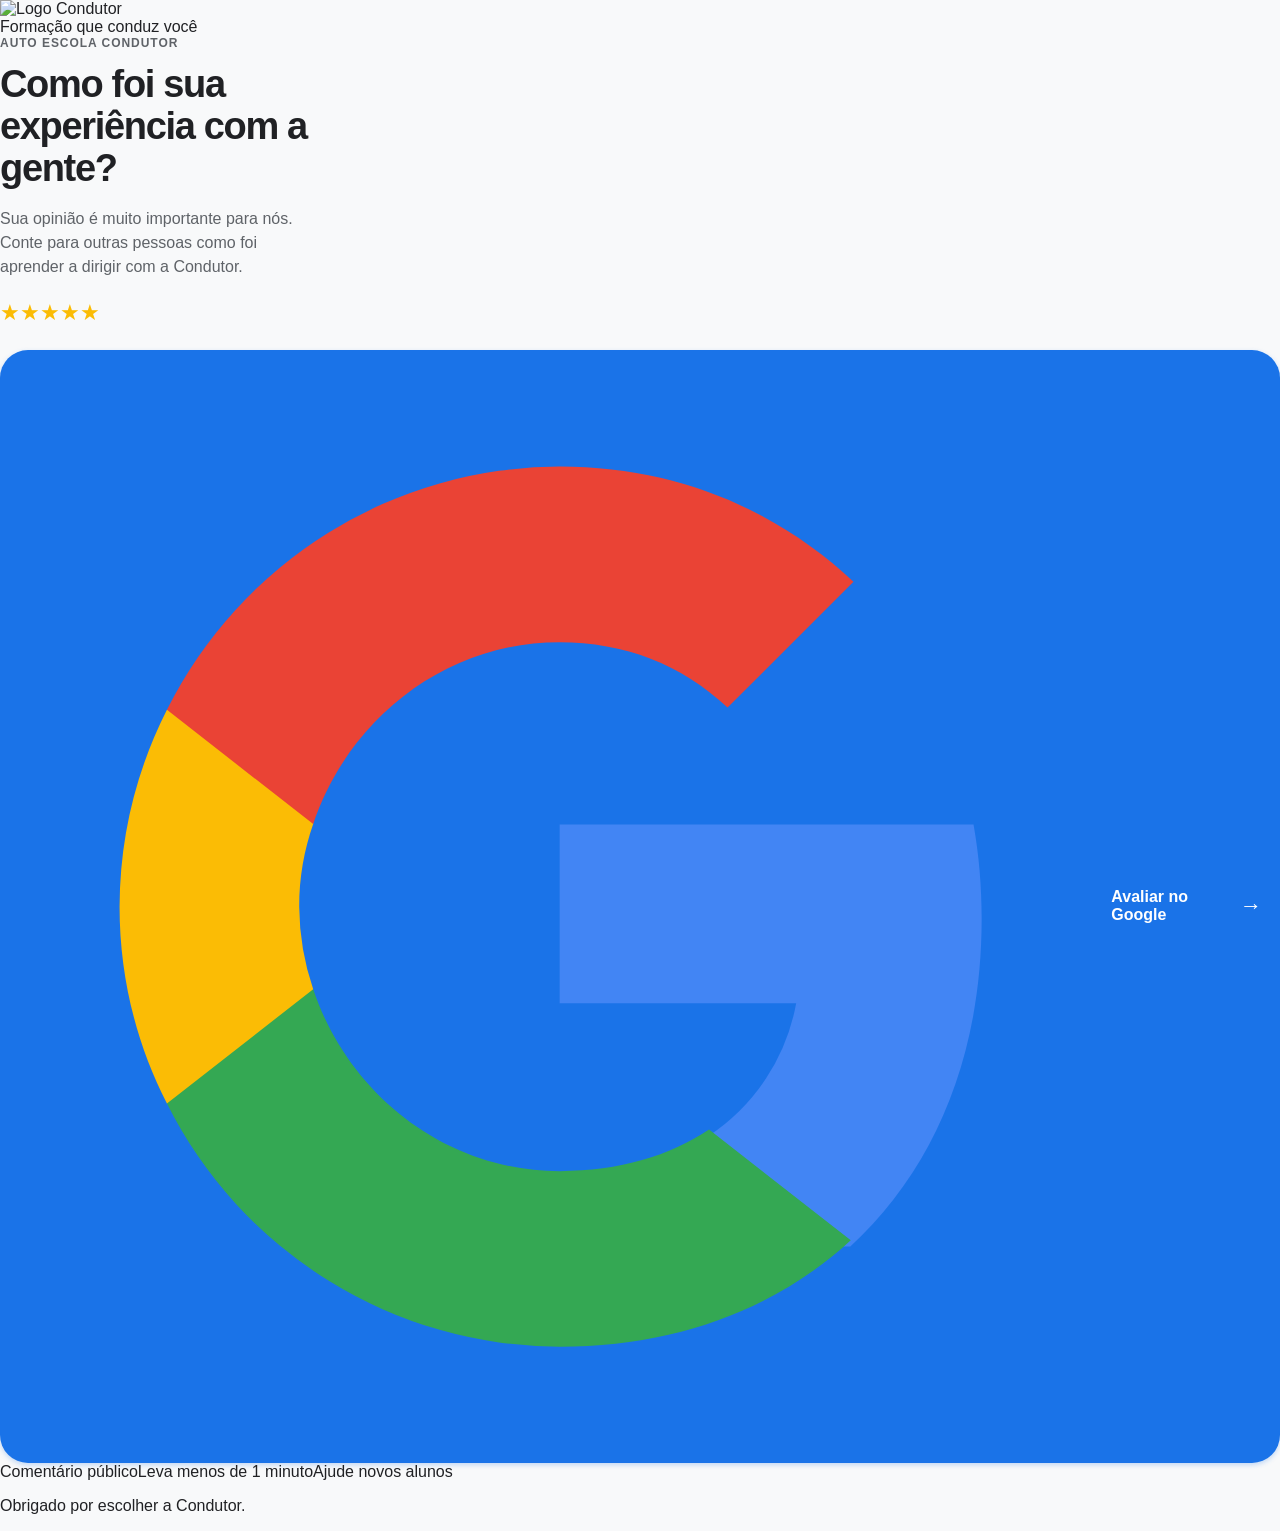
==== index.html @ 03d7eb88 "Revise HTML structure and update content" ====
<!doctype html>
<html lang="pt-BR">
  <head>
    <meta charset="UTF-8" />
    <meta name="viewport" content="width=device-width, initial-scale=1.0" />
    <meta name="description" content="Deixe sua avaliação para a Auto Escola Condutor no Google." />
    <title>Auto Escola Condutor — Avaliação</title>
    <link rel="stylesheet" href="./style.css" />
  </head>
  <body>
    <main class="brand-page">
      <section class="brand-hero" aria-label="Auto Escola Condutor">
        <div class="hero-overlay"></div>
        <img class="brand-logo" src="/manus-storage/Logosemfundo-v2_c2fb6956.webp" alt="Logo Condutor" />
        <span class="hero-tag">Formação que conduz você</span>
      </section>
      <section class="review-content" aria-labelledby="page-title">
        <p class="eyebrow">Auto Escola Condutor</p>
        <h1 id="page-title">Como foi sua <span>experiência</span> com a gente?</h1>
        <div class="gold-rule" aria-hidden="true"></div>
        <p class="supporting-copy">Sua opinião é muito importante para nós. Conte para outras pessoas como foi aprender a dirigir com a Condutor.</p>
        <div class="stars" aria-label="Cinco estrelas de avaliação">★★★★★</div>
        <a class="review-button" href="https://search.google.com/local/writereview?placeid=ChIJnSWxMhN_vZQRJkcodq7XDts" target="_blank" rel="noopener noreferrer">
          <svg class="google-mark" viewBox="0 0 24 24" aria-hidden="true">
            <path fill="#4285F4" d="M21.35 12.27c0-.72-.06-1.42-.18-2.09H12v3.96h5.24a4.48 4.48 0 0 1-1.94 2.94v2.45h3.14c1.84-1.69 2.91-4.18 2.91-7.26Z" />
            <path fill="#34A853" d="M12 21.75c2.63 0 4.84-.87 6.45-2.36l-3.14-2.45c-.87.58-1.98.92-3.31.92-2.54 0-4.69-1.72-5.46-4.03H3.3v2.53A9.74 9.74 0 0 0 12 21.75Z" />
            <path fill="#FBBC05" d="M6.54 13.83A5.86 5.86 0 0 1 6.23 12c0-.64.11-1.26.31-1.83V7.64H3.3A9.75 9.75 0 0 0 2.25 12c0 1.57.38 3.06 1.05 4.36l3.24-2.53Z" />
            <path fill="#EA4335" d="M12 6.14c1.43 0 2.71.49 3.72 1.45l2.79-2.79C16.83 3.23 14.63 2.25 12 2.25a9.74 9.74 0 0 0-8.7 5.39l3.24 2.53c.77-2.31 2.92-4.03 5.46-4.03Z" />
          </svg>
          <span>Avaliar no Google</span>
          <span class="arrow" aria-hidden="true">→</span>
        </a>
        <div class="reassurance"><span>Comentário público</span><span>Leva menos de 1 minuto</span><span>Ajude novos alunos</span></div>
        <p class="closing">Obrigado por escolher a <span>Condutor.</span></p>
      </section>
    </main>
  </body>
</html>
---- style.css ----
/* Direção: Google Clean — minimalismo funcional, branco amplo, azul de ação e acentos cromáticos discretos. */
:root {
  --ink: #202124;
  --muted: #5f6368;
  --line: #dadce0;
  --blue: #1a73e8;
  --blue-dark: #1558b0;
  --yellow: #f4e500;
  --surface: #ffffff;
  --page: #f8f9fa;
  --ease-out: cubic-bezier(0.23, 1, 0.32, 1);
}

* { box-sizing: border-box; }
html { min-width: 320px; background: var(--page); }
body {
  margin: 0;
  min-width: 320px;
  min-height: 100vh;
  color: var(--ink);
  background: var(--page);
  font-family: Arial, Helvetica, sans-serif;
  -webkit-font-smoothing: antialiased;
}

a { color: inherit; }
.page-shell {
  width: 100%;
  max-width: 560px;
  min-height: 100svh;
  margin: 0 auto;
  padding: 28px 20px 24px;
  display: flex;
  flex-direction: column;
  align-items: stretch;
}
.color-dots {
  display: flex;
  gap: 7px;
  justify-content: center;
  margin: 0 auto 22px;
}
.dot { width: 8px; height: 8px; border-radius: 50%; display: block; }
.dot.blue { background: #4285f4; }
.dot.red { background: #ea4335; }
.dot.yellow { background: #fbbc04; }
.dot.green { background: #34a853; }

.review-card {
  flex: 1;
  display: flex;
  flex-direction: column;
  align-items: center;
  padding: 30px 22px 26px;
  background: var(--surface);
  border: 1px solid var(--line);
  border-radius: 18px;
  box-shadow: 0 3px 12px rgba(60, 64, 67, 0.10), 0 1px 3px rgba(60, 64, 67, 0.08);
  text-align: center;
  animation: card-in 420ms var(--ease-out) both;
}
.brand-lockup { width: 100%; display: flex; justify-content: center; }
.brand-logo { display: block; width: min(100%, 350px); height: auto; max-height: 128px; object-fit: contain; }
.yellow-rule { width: 44px; height: 4px; margin: 24px auto 28px; border-radius: 3px; background: var(--yellow); }
.eyebrow { margin: 0 0 13px; color: var(--muted); font-size: 12px; font-weight: 700; letter-spacing: .08em; text-transform: uppercase; }
h1 { max-width: 340px; margin: 0; font-size: clamp(28px, 8vw, 38px); line-height: 1.11; letter-spacing: -0.035em; font-weight: 700; }
.supporting-copy { max-width: 310px; margin: 17px 0 0; color: var(--muted); font-size: 16px; line-height: 1.5; }
.stars { display: flex; gap: 5px; margin: 23px 0 26px; color: #fbbc04; font-size: 22px; line-height: 1; }
.review-button {
  width: 100%;
  min-height: 56px;
  display: flex;
  align-items: center;
  justify-content: center;
  gap: 10px;
  padding: 15px 18px;
  border-radius: 28px;
  background: var(--blue);
  color: #fff;
  font-size: 16px;
  font-weight: 700;
  text-decoration: none;
  box-shadow: 0 2px 5px rgba(26, 115, 232, 0.25);
  transition: transform 160ms var(--ease-out), background-color 160ms var(--ease-out), box-shadow 160ms var(--ease-out);
}
.review-button:hover { background: var(--blue-dark); box-shadow: 0 4px 10px rgba(26, 115, 232, 0.27); }
.review-button:active { transform: scale(.975); }
.review-button:focus-visible { outline: 3px solid rgba(26, 115, 232, .35); outline-offset: 3px; }
.google-g { width: 23px; height: 23px; display: inline-grid; place-items: center; border-radius: 50%; background: #fff; color: var(--blue); font-size: 15px; font-weight: 700; }
.arrow { margin-left: auto; font-size: 22px; font-weight: 400; line-height: 1; }
.fine-print { margin: 20px 0 0; color: var(--muted); font-size: 12px; line-height: 1.45; }
.site-footer { display: flex; justify-content: center; align-items: center; gap: 7px; padding-top: 18px; color: var(--muted); font-size: 12px; }
.footer-mark { color: var(--yellow); font-size: 14px; }

@keyframes card-in { from { opacity: 0; transform: translateY(10px); } to { opacity: 1; transform: translateY(0); } }
@media (min-width: 560px) { .page-shell { padding-top: 42px; padding-bottom: 34px; } .review-card { padding: 42px 42px 34px; } }
@media (prefers-reduced-motion: reduce) { *, *::before, *::after { animation-duration: .01ms !important; transition-duration: .01ms !important; } }
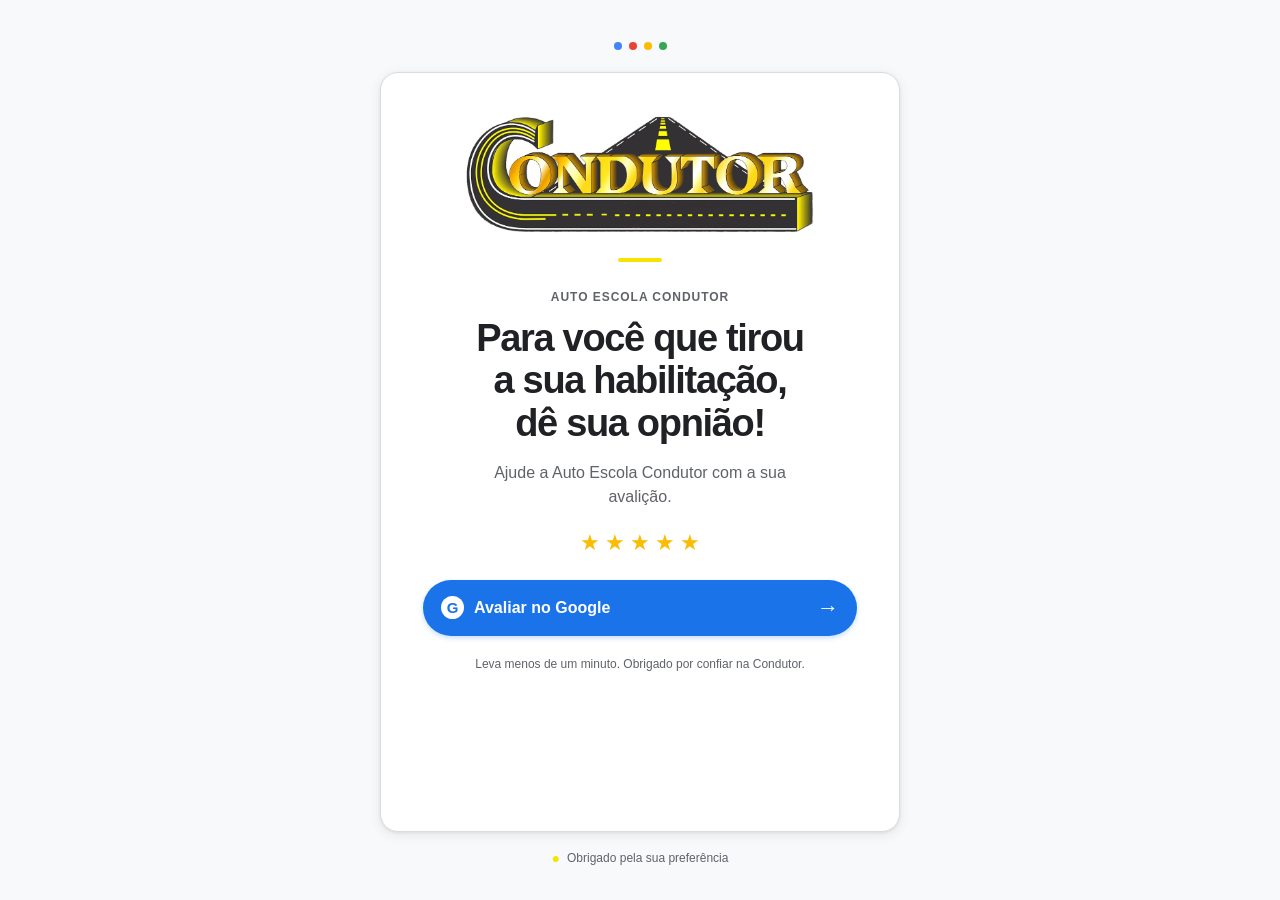
==== commit cbcc2299: "Update HTML structure and metadata for reviews page" ====
--- a/index.html
+++ b/index.html
@@ -3,36 +3,46 @@
   <head>
     <meta charset="UTF-8" />
     <meta name="viewport" content="width=device-width, initial-scale=1.0" />
-    <meta name="description" content="Deixe sua avaliação para a Auto Escola Condutor no Google." />
-    <title>Auto Escola Condutor — Avaliação</title>
+    <meta name="theme-color" content="#ffffff" />
+    <meta name="description" content="Avalie o atendimento da Auto Escola Condutor no Google." />
+    <title>Auto Escola Condutor — Avaliações</title>
+    <link rel="icon" href="data:image/svg+xml,%3Csvg xmlns='http://www.w3.org/2000/svg' viewBox='0 0 64 64'%3E%3Crect width='64' height='64' rx='16' fill='%231a73e8'/%3E%3Cpath d='M15 42h34M20 34h24M24 26h16' stroke='white' stroke-width='6' stroke-linecap='round'/%3E%3Ccircle cx='32' cy='48' r='4' fill='%23f4e500'/%3E%3C/svg%3E" />
     <link rel="stylesheet" href="./style.css" />
   </head>
   <body>
-    <main class="brand-page">
-      <section class="brand-hero" aria-label="Auto Escola Condutor">
-        <div class="hero-overlay"></div>
-        <img class="brand-logo" src="/manus-storage/Logosemfundo-v2_c2fb6956.webp" alt="Logo Condutor" />
-        <span class="hero-tag">Formação que conduz você</span>
-      </section>
-      <section class="review-content" aria-labelledby="page-title">
+    <main class="page-shell">
+      <div class="color-dots" aria-hidden="true">
+        <span class="dot blue"></span><span class="dot red"></span><span class="dot yellow"></span><span class="dot green"></span>
+      </div>
+
+      <section class="review-card" aria-labelledby="page-title">
+        <div class="brand-lockup">
+          <img class="brand-logo" src="./assets/Logo_Condutor_sem_fundo.webp" alt="Logo Auto Escola Condutor" />
+        </div>
+
+        <div class="yellow-rule" aria-hidden="true"></div>
+
         <p class="eyebrow">Auto Escola Condutor</p>
-        <h1 id="page-title">Como foi sua <span>experiência</span> com a gente?</h1>
-        <div class="gold-rule" aria-hidden="true"></div>
-        <p class="supporting-copy">Sua opinião é muito importante para nós. Conte para outras pessoas como foi aprender a dirigir com a Condutor.</p>
-        <div class="stars" aria-label="Cinco estrelas de avaliação">★★★★★</div>
+        <h1 id="page-title">Para você que tirou a sua habilitação, dê sua opnião!</h1>
+        <p class="supporting-copy">Ajude a Auto Escola Condutor com a sua avalição.</p>
+
+        <div class="stars" aria-label="Cinco estrelas de avaliação">
+          <span>★</span><span>★</span><span>★</span><span>★</span><span>★</span>
+        </div>
+
         <a class="review-button" href="https://search.google.com/local/writereview?placeid=ChIJnSWxMhN_vZQRJkcodq7XDts" target="_blank" rel="noopener noreferrer">
-          <svg class="google-mark" viewBox="0 0 24 24" aria-hidden="true">
-            <path fill="#4285F4" d="M21.35 12.27c0-.72-.06-1.42-.18-2.09H12v3.96h5.24a4.48 4.48 0 0 1-1.94 2.94v2.45h3.14c1.84-1.69 2.91-4.18 2.91-7.26Z" />
-            <path fill="#34A853" d="M12 21.75c2.63 0 4.84-.87 6.45-2.36l-3.14-2.45c-.87.58-1.98.92-3.31.92-2.54 0-4.69-1.72-5.46-4.03H3.3v2.53A9.74 9.74 0 0 0 12 21.75Z" />
-            <path fill="#FBBC05" d="M6.54 13.83A5.86 5.86 0 0 1 6.23 12c0-.64.11-1.26.31-1.83V7.64H3.3A9.75 9.75 0 0 0 2.25 12c0 1.57.38 3.06 1.05 4.36l3.24-2.53Z" />
-            <path fill="#EA4335" d="M12 6.14c1.43 0 2.71.49 3.72 1.45l2.79-2.79C16.83 3.23 14.63 2.25 12 2.25a9.74 9.74 0 0 0-8.7 5.39l3.24 2.53c.77-2.31 2.92-4.03 5.46-4.03Z" />
-          </svg>
+          <span class="google-g" aria-hidden="true">G</span>
           <span>Avaliar no Google</span>
           <span class="arrow" aria-hidden="true">→</span>
         </a>
-        <div class="reassurance"><span>Comentário público</span><span>Leva menos de 1 minuto</span><span>Ajude novos alunos</span></div>
-        <p class="closing">Obrigado por escolher a <span>Condutor.</span></p>
+
+        <p class="fine-print">Leva menos de um minuto. Obrigado por confiar na Condutor.</p>
       </section>
+
+      <footer class="site-footer">
+        <span class="footer-mark" aria-hidden="true">●</span>
+        <span>Obrigado pela sua preferência</span>
+      </footer>
     </main>
   </body>
 </html>
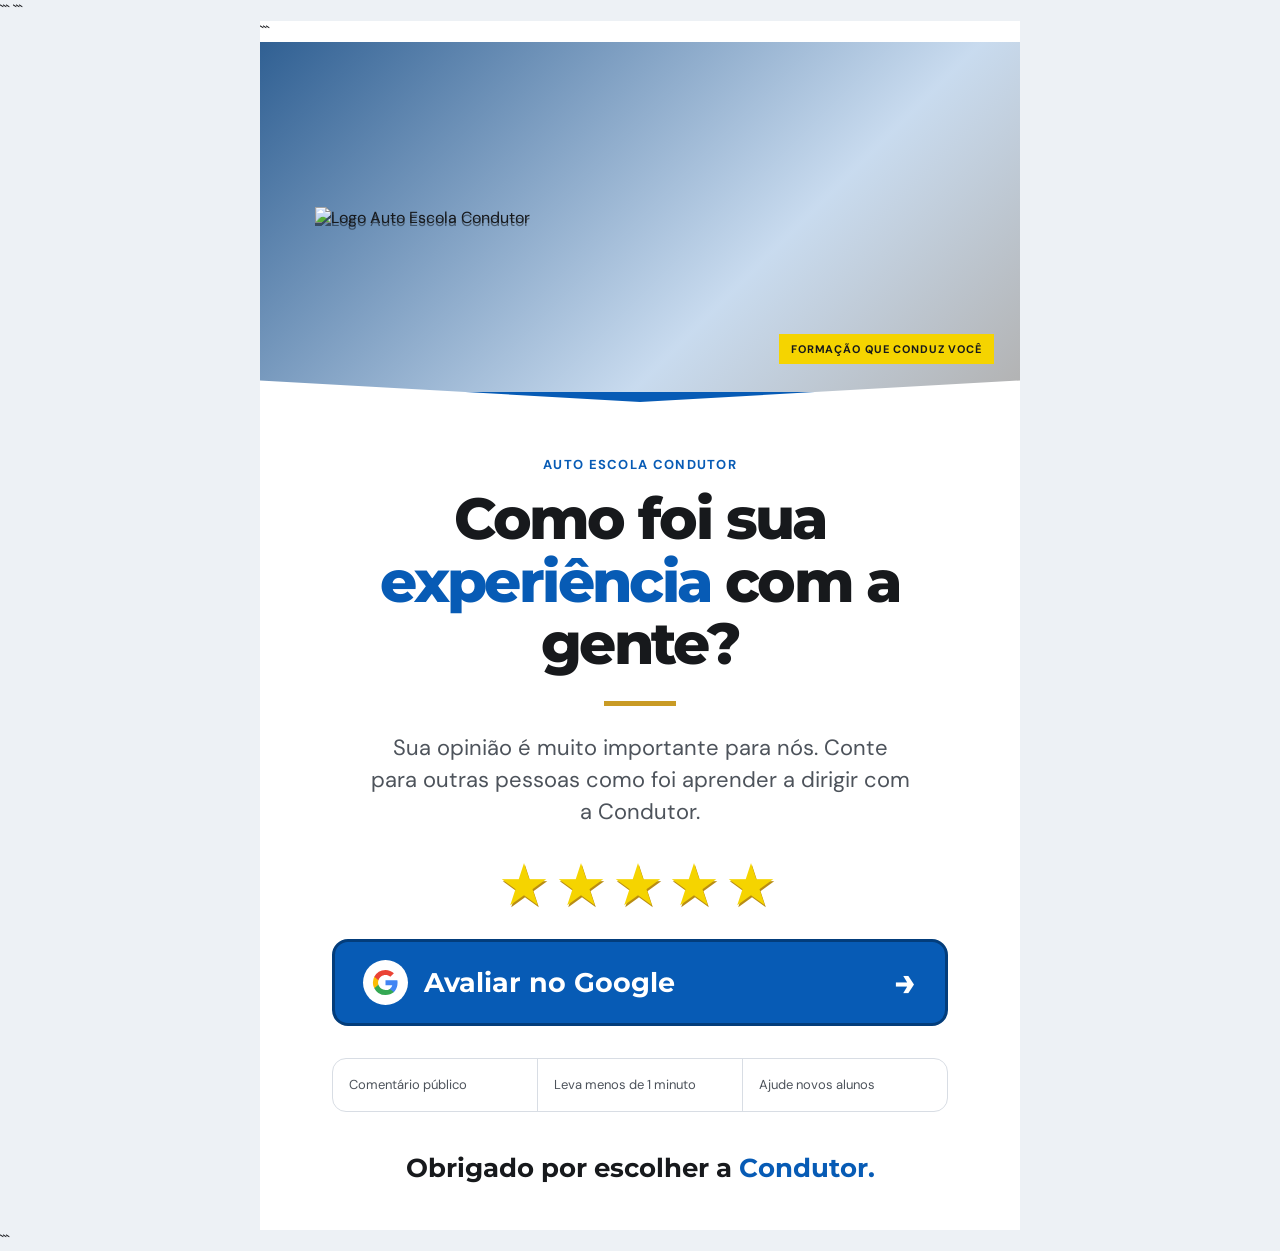
==== commit 2eea9c04: "Update index.html" ====
--- a/index.html
+++ b/index.html
@@ -1,48 +1,117 @@
 <!doctype html>
+
 <html lang="pt-BR">
   <head>
     <meta charset="UTF-8" />
     <meta name="viewport" content="width=device-width, initial-scale=1.0" />
-    <meta name="theme-color" content="#ffffff" />
-    <meta name="description" content="Avalie o atendimento da Auto Escola Condutor no Google." />
-    <title>Auto Escola Condutor — Avaliações</title>
-    <link rel="icon" href="data:image/svg+xml,%3Csvg xmlns='http://www.w3.org/2000/svg' viewBox='0 0 64 64'%3E%3Crect width='64' height='64' rx='16' fill='%231a73e8'/%3E%3Cpath d='M15 42h34M20 34h24M24 26h16' stroke='white' stroke-width='6' stroke-linecap='round'/%3E%3Ccircle cx='32' cy='48' r='4' fill='%23f4e500'/%3E%3C/svg%3E" />
-    <link rel="stylesheet" href="./style.css" />
+    <meta
+      name="description"
+      content="Deixe sua avaliação para a Auto Escola Condutor no Google."
+    />
+    <meta name="theme-color" content="#075bb5" />
+
+```
+<title>Auto Escola Condutor — Avaliação</title>
+
+<link rel="stylesheet" href="./style.css" />
+```
+
   </head>
+
   <body>
-    <main class="page-shell">
-      <div class="color-dots" aria-hidden="true">
-        <span class="dot blue"></span><span class="dot red"></span><span class="dot yellow"></span><span class="dot green"></span>
-      </div>
+    <main class="brand-page">
 
-      <section class="review-card" aria-labelledby="page-title">
-        <div class="brand-lockup">
-          <img class="brand-logo" src="./assets/Logo_Condutor_sem_fundo.webp" alt="Logo Auto Escola Condutor" />
-        </div>
+```
+  <!-- HERO -->
+  <section class="brand-hero" aria-label="Auto Escola Condutor">
+    <div class="hero-overlay"></div>
 
-        <div class="yellow-rule" aria-hidden="true"></div>
+    <img
+      class="brand-logo"
+      src="./assets/Logosemfundo.webp"
+      alt="Logo Auto Escola Condutor"
+    />
 
-        <p class="eyebrow">Auto Escola Condutor</p>
-        <h1 id="page-title">Para você que tirou a sua habilitação, dê sua opnião!</h1>
-        <p class="supporting-copy">Ajude a Auto Escola Condutor com a sua avalição.</p>
+    <span class="hero-tag">Formação que conduz você</span>
+  </section>
 
-        <div class="stars" aria-label="Cinco estrelas de avaliação">
-          <span>★</span><span>★</span><span>★</span><span>★</span><span>★</span>
-        </div>
+  <!-- CONTEÚDO DA AVALIAÇÃO -->
+  <section class="review-content" aria-labelledby="page-title">
 
-        <a class="review-button" href="https://search.google.com/local/writereview?placeid=ChIJnSWxMhN_vZQRJkcodq7XDts" target="_blank" rel="noopener noreferrer">
-          <span class="google-g" aria-hidden="true">G</span>
-          <span>Avaliar no Google</span>
-          <span class="arrow" aria-hidden="true">→</span>
-        </a>
+    <p class="eyebrow">Auto Escola Condutor</p>
 
-        <p class="fine-print">Leva menos de um minuto. Obrigado por confiar na Condutor.</p>
-      </section>
+    <h1 id="page-title">
+      Como foi sua <span>experiência</span> com a gente?
+    </h1>
 
-      <footer class="site-footer">
-        <span class="footer-mark" aria-hidden="true">●</span>
-        <span>Obrigado pela sua preferência</span>
-      </footer>
-    </main>
+    <div class="gold-rule" aria-hidden="true"></div>
+
+    <p class="supporting-copy">
+      Sua opinião é muito importante para nós. Conte para outras pessoas
+      como foi aprender a dirigir com a Condutor.
+    </p>
+
+    <div
+      class="stars"
+      aria-label="Cinco estrelas de avaliação"
+    >
+      ★★★★★
+    </div>
+
+    <!-- BOTÃO GOOGLE -->
+    <a
+      class="review-button"
+      href="https://search.google.com/local/writereview?placeid=ChIJnSWxMhN_vZQRJkcodq7XDts"
+      target="_blank"
+      rel="noopener noreferrer"
+      aria-label="Avaliar a Auto Escola Condutor no Google"
+    >
+      <svg
+        class="google-mark"
+        viewBox="0 0 24 24"
+        aria-hidden="true"
+      >
+        <path
+          fill="#4285F4"
+          d="M21.35 12.27c0-.72-.06-1.42-.18-2.09H12v3.96h5.24a4.48 4.48 0 0 1-1.94 2.94v2.45h3.14c1.84-1.69 2.91-4.18 2.91-7.26Z"
+        />
+
+        <path
+          fill="#34A853"
+          d="M12 21.75c2.63 0 4.84-.87 6.45-2.36l-3.14-2.45c-.87.58-1.98.92-3.31.92-2.54 0-4.69-1.72-5.46-4.03H3.3v2.53A9.74 9.74 0 0 0 12 21.75Z"
+        />
+
+        <path
+          fill="#FBBC05"
+          d="M6.54 13.83A5.86 5.86 0 0 1 6.23 12c0-.64.11-1.26.31-1.83V7.64H3.3A9.75 9.75 0 0 0 2.25 12c0 1.57.38 3.06 1.05 4.36l3.24-2.53Z"
+        />
+
+        <path
+          fill="#EA4335"
+          d="M12 6.14c1.43 0 2.71.49 3.72 1.45l2.79-2.79C16.83 3.23 14.63 2.25 12 2.25a9.74 9.74 0 0 0-8.7 5.39l3.24 2.53c.77-2.31 2.92-4.03 5.46-4.03Z"
+        />
+      </svg>
+
+      <span>Avaliar no Google</span>
+
+      <span class="arrow" aria-hidden="true">→</span>
+    </a>
+
+    <!-- INFORMAÇÕES -->
+    <div class="reassurance">
+      <span>Comentário público</span>
+      <span>Leva menos de 1 minuto</span>
+      <span>Ajude novos alunos</span>
+    </div>
+
+    <p class="closing">
+      Obrigado por escolher a <span>Condutor.</span>
+    </p>
+
+  </section>
+
+</main>
+```
+
   </body>
 </html>
--- a/style.css
+++ b/style.css
@@ -1,97 +1,471 @@
-/* Direção: Google Clean — minimalismo funcional, branco amplo, azul de ação e acentos cromáticos discretos. */
+@import url('https://fonts.googleapis.com/css2?family=DM+Sans:wght@400;500;700&family=Montserrat:wght@600;700;800&display=swap');
+
+/* =========================================
+IDENTIDADE VISUAL — AUTO ESCOLA CONDUTOR
+Azul estrutural
+Amarelo de sinalização
+Dourado institucional
+Preto
+========================================= */
+
 :root {
-  --ink: #202124;
-  --muted: #5f6368;
-  --line: #dadce0;
-  --blue: #1a73e8;
-  --blue-dark: #1558b0;
-  --yellow: #f4e500;
-  --surface: #ffffff;
-  --page: #f8f9fa;
-  --ease-out: cubic-bezier(0.23, 1, 0.32, 1);
-}
-
-* { box-sizing: border-box; }
-html { min-width: 320px; background: var(--page); }
+--blue: #075bb5;
+--blue-dark: #033d7b;
+--yellow: #f5d400;
+--gold: #c99b25;
+--black: #17191c;
+--muted: #4d535b;
+--paper: #ffffff;
+}
+
+/* RESET */
+
+* {
+  box-sizing: border-box;
+  }
+
+html,
 body {
-  margin: 0;
-  min-width: 320px;
-  min-height: 100vh;
-  color: var(--ink);
-  background: var(--page);
-  font-family: Arial, Helvetica, sans-serif;
-  -webkit-font-smoothing: antialiased;
-}
-
-a { color: inherit; }
-.page-shell {
-  width: 100%;
-  max-width: 560px;
-  min-height: 100svh;
-  margin: 0 auto;
-  padding: 28px 20px 24px;
-  display: flex;
-  flex-direction: column;
-  align-items: stretch;
-}
-.color-dots {
-  display: flex;
-  gap: 7px;
-  justify-content: center;
-  margin: 0 auto 22px;
-}
-.dot { width: 8px; height: 8px; border-radius: 50%; display: block; }
-.dot.blue { background: #4285f4; }
-.dot.red { background: #ea4335; }
-.dot.yellow { background: #fbbc04; }
-.dot.green { background: #34a853; }
-
-.review-card {
-  flex: 1;
-  display: flex;
-  flex-direction: column;
-  align-items: center;
-  padding: 30px 22px 26px;
-  background: var(--surface);
-  border: 1px solid var(--line);
-  border-radius: 18px;
-  box-shadow: 0 3px 12px rgba(60, 64, 67, 0.10), 0 1px 3px rgba(60, 64, 67, 0.08);
-  text-align: center;
-  animation: card-in 420ms var(--ease-out) both;
-}
-.brand-lockup { width: 100%; display: flex; justify-content: center; }
-.brand-logo { display: block; width: min(100%, 350px); height: auto; max-height: 128px; object-fit: contain; }
-.yellow-rule { width: 44px; height: 4px; margin: 24px auto 28px; border-radius: 3px; background: var(--yellow); }
-.eyebrow { margin: 0 0 13px; color: var(--muted); font-size: 12px; font-weight: 700; letter-spacing: .08em; text-transform: uppercase; }
-h1 { max-width: 340px; margin: 0; font-size: clamp(28px, 8vw, 38px); line-height: 1.11; letter-spacing: -0.035em; font-weight: 700; }
-.supporting-copy { max-width: 310px; margin: 17px 0 0; color: var(--muted); font-size: 16px; line-height: 1.5; }
-.stars { display: flex; gap: 5px; margin: 23px 0 26px; color: #fbbc04; font-size: 22px; line-height: 1; }
+min-width: 320px;
+min-height: 100%;
+}
+
+body {
+margin: 0;
+background: #edf1f5;
+color: var(--black);
+font-family: 'DM Sans', Arial, sans-serif;
+}
+
+/* =========================================
+PÁGINA
+========================================= */
+
+.brand-page {
+width: min(100%, 760px);
+margin: 0 auto;
+background: var(--paper);
+overflow: hidden;
+}
+
+/* =========================================
+HERO
+========================================= */
+
+.brand-hero {
+position: relative;
+
+height: 360px;
+
+display: grid;
+place-items: center;
+
+padding: 30px;
+
+background:
+url('./assets/ONIXAUTOESCOLA.jpeg')
+center / cover no-repeat;
+
+border-bottom: 10px solid var(--blue);
+
+clip-path: polygon(
+0 0,
+100% 0,
+100% 94%,
+50% 100%,
+0 94%
+);
+}
+
+/* Overlay azul sobre a foto */
+
+.hero-overlay {
+position: absolute;
+inset: 0;
+
+background:
+linear-gradient(
+135deg,
+rgba(3, 61, 123, 0.82),
+rgba(7, 91, 181, 0.22) 65%,
+rgba(0, 0, 0, 0.30)
+);
+}
+
+/* LOGO */
+
+.brand-logo {
+position: relative;
+z-index: 1;
+
+width: min(100%, 650px);
+max-height: 210px;
+
+object-fit: contain;
+
+filter:
+drop-shadow(
+0 3px 0 rgba(0, 0, 0, 0.45)
+);
+}
+
+/* FRASE DO HERO */
+
+.hero-tag {
+position: absolute;
+z-index: 2;
+
+right: 26px;
+bottom: 28px;
+
+padding: 8px 12px;
+
+background: var(--yellow);
+color: var(--black);
+
+font-size: 11px;
+font-weight: 700;
+
+letter-spacing: 0.08em;
+text-transform: uppercase;
+}
+
+/* =========================================
+CONTEÚDO
+========================================= */
+
+.review-content {
+padding:
+54px
+clamp(24px, 7vw, 72px)
+46px;
+
+text-align: center;
+}
+
+/* TEXTO PEQUENO SUPERIOR */
+
+.eyebrow {
+margin: 0 0 15px;
+
+color: var(--blue);
+
+font-size: 13px;
+font-weight: 700;
+
+letter-spacing: 0.1em;
+text-transform: uppercase;
+}
+
+/* TÍTULO */
+
+h1 {
+max-width: 650px;
+
+margin: 0 auto;
+
+font-family: 'Montserrat', Arial, sans-serif;
+
+font-size: clamp(34px, 6vw, 58px);
+
+line-height: 1.08;
+
+letter-spacing: -0.045em;
+
+font-weight: 800;
+}
+
+/* PALAVRAS EM AZUL */
+
+h1 span,
+.closing span {
+color: var(--blue);
+}
+
+/* LINHA DOURADA */
+
+.gold-rule {
+width: 72px;
+height: 5px;
+
+margin: 25px auto 26px;
+
+background: var(--gold);
+}
+
+/* TEXTO PRINCIPAL */
+
+.supporting-copy {
+max-width: 545px;
+
+margin: 0 auto;
+
+color: var(--muted);
+
+font-size: clamp(17px, 2.3vw, 22px);
+
+line-height: 1.45;
+}
+
+/* =========================================
+ESTRELAS
+========================================= */
+
+.stars {
+margin: 28px 0 25px;
+
+color: var(--yellow);
+
+font-size: clamp(39px, 7vw, 58px);
+
+line-height: 1;
+
+letter-spacing: 0.08em;
+
+text-shadow:
+1px 2px 0 #b88c13;
+}
+
+/* =========================================
+BOTÃO GOOGLE
+========================================= */
+
 .review-button {
-  width: 100%;
-  min-height: 56px;
-  display: flex;
-  align-items: center;
-  justify-content: center;
-  gap: 10px;
-  padding: 15px 18px;
-  border-radius: 28px;
-  background: var(--blue);
-  color: #fff;
-  font-size: 16px;
-  font-weight: 700;
-  text-decoration: none;
-  box-shadow: 0 2px 5px rgba(26, 115, 232, 0.25);
-  transition: transform 160ms var(--ease-out), background-color 160ms var(--ease-out), box-shadow 160ms var(--ease-out);
-}
-.review-button:hover { background: var(--blue-dark); box-shadow: 0 4px 10px rgba(26, 115, 232, 0.27); }
-.review-button:active { transform: scale(.975); }
-.review-button:focus-visible { outline: 3px solid rgba(26, 115, 232, .35); outline-offset: 3px; }
-.google-g { width: 23px; height: 23px; display: inline-grid; place-items: center; border-radius: 50%; background: #fff; color: var(--blue); font-size: 15px; font-weight: 700; }
-.arrow { margin-left: auto; font-size: 22px; font-weight: 400; line-height: 1; }
-.fine-print { margin: 20px 0 0; color: var(--muted); font-size: 12px; line-height: 1.45; }
-.site-footer { display: flex; justify-content: center; align-items: center; gap: 7px; padding-top: 18px; color: var(--muted); font-size: 12px; }
-.footer-mark { color: var(--yellow); font-size: 14px; }
-
-@keyframes card-in { from { opacity: 0; transform: translateY(10px); } to { opacity: 1; transform: translateY(0); } }
-@media (min-width: 560px) { .page-shell { padding-top: 42px; padding-bottom: 34px; } .review-card { padding: 42px 42px 34px; } }
-@media (prefers-reduced-motion: reduce) { *, *::before, *::after { animation-duration: .01ms !important; transition-duration: .01ms !important; } }
+display: flex;
+
+align-items: center;
+
+gap: 16px;
+
+width: 100%;
+
+min-height: 78px;
+
+padding: 18px 28px;
+
+border: 3px solid var(--blue-dark);
+
+border-radius: 16px;
+
+background: var(--blue);
+
+color: #ffffff;
+
+font-family: 'Montserrat', Arial, sans-serif;
+
+font-size: clamp(18px, 3vw, 27px);
+
+font-weight: 700;
+
+text-decoration: none;
+
+transition:
+background-color 160ms ease,
+transform 160ms ease,
+box-shadow 160ms ease;
+}
+
+/* HOVER */
+
+.review-button:hover {
+background: var(--blue-dark);
+
+box-shadow:
+0 8px 20px rgba(3, 61, 123, 0.22);
+}
+
+/* CLICK */
+
+.review-button:active {
+transform: scale(0.985);
+}
+
+/* ACESSIBILIDADE */
+
+.review-button:focus-visible {
+outline: 3px solid var(--yellow);
+outline-offset: 4px;
+}
+
+/* LOGO GOOGLE */
+
+.google-mark {
+width: 45px;
+height: 45px;
+
+flex: 0 0 auto;
+
+padding: 7px;
+
+border-radius: 50%;
+
+background: #ffffff;
+}
+
+/* SETA */
+
+.arrow {
+margin-left: auto;
+
+font-size: 38px;
+
+line-height: 1;
+}
+
+/* =========================================
+INFORMAÇÕES
+========================================= */
+
+.reassurance {
+display: flex;
+
+justify-content: center;
+
+margin-top: 32px;
+
+border: 1px solid #d8dde4;
+
+border-radius: 14px;
+
+color: var(--muted);
+
+text-align: left;
+
+overflow: hidden;
+}
+
+.reassurance span {
+flex: 1;
+
+padding: 18px 16px;
+
+font-size: 13px;
+
+line-height: 1.3;
+}
+
+.reassurance span + span {
+border-left: 1px solid #d8dde4;
+}
+
+/* =========================================
+MENSAGEM FINAL
+========================================= */
+
+.closing {
+margin: 40px 0 0;
+
+font-family: 'Montserrat', Arial, sans-serif;
+
+font-size: clamp(18px, 3vw, 26px);
+
+font-weight: 700;
+}
+
+/* =========================================
+CELULAR
+========================================= */
+
+@media (max-width: 560px) {
+
+.brand-hero {
+height: 245px;
+
+```
+padding: 18px;
+
+border-bottom-width: 8px;
+```
+
+}
+
+.brand-logo {
+max-height: 135px;
+}
+
+.hero-tag {
+right: 14px;
+bottom: 21px;
+
+```
+font-size: 9px;
+```
+
+}
+
+.review-content {
+padding:
+40px
+19px
+32px;
+}
+
+h1 {
+font-size: clamp(33px, 9vw, 46px);
+}
+
+.supporting-copy {
+font-size: 16px;
+}
+
+.stars {
+font-size: 40px;
+
+```
+letter-spacing: 0.03em;
+```
+
+}
+
+.review-button {
+min-height: 65px;
+
+```
+padding: 14px 17px;
+
+gap: 10px;
+
+font-size: 16px;
+
+border-radius: 12px;
+```
+
+}
+
+.google-mark {
+width: 36px;
+height: 36px;
+
+```
+padding: 6px;
+```
+
+}
+
+.arrow {
+font-size: 28px;
+}
+
+.reassurance {
+flex-direction: column;
+}
+
+.reassurance span + span {
+border-top: 1px solid #d8dde4;
+border-left: 0;
+}
+}
+
+/* =========================================
+REDUÇÃO DE MOVIMENTO
+========================================= */
+
+@media (prefers-reduced-motion: reduce) {
+
+*,
+*::before,
+*::after {
+transition-duration: 0.01ms !important;
+}
+}
+
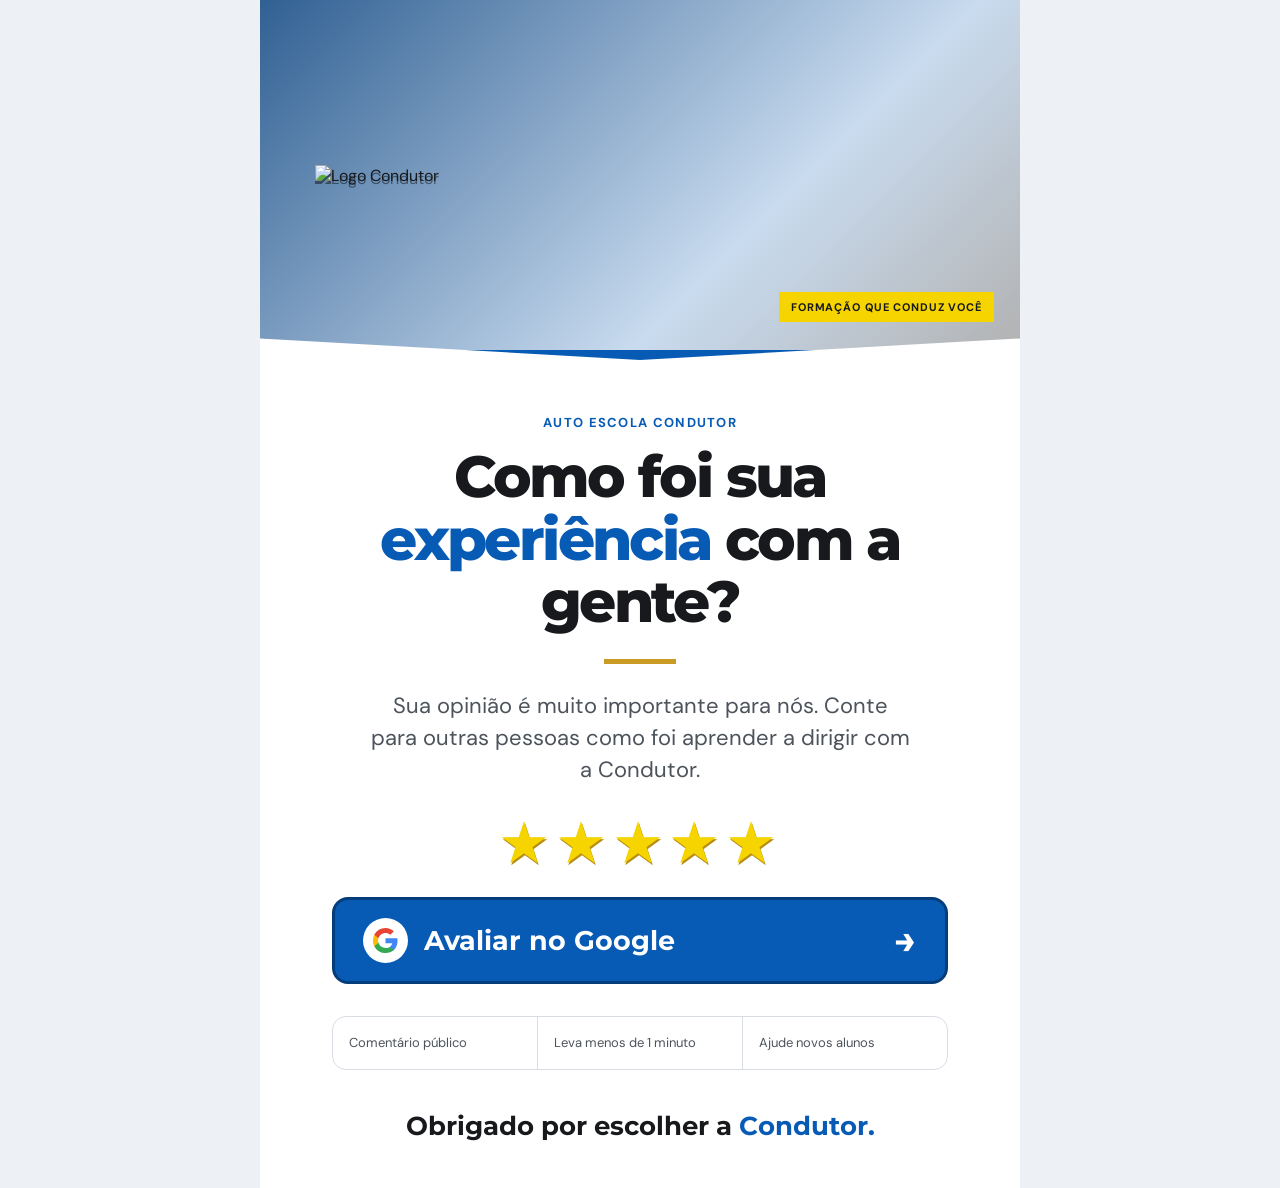
==== commit f1ead404: "Refactor index.html structure and content" ====
--- a/index.html
+++ b/index.html
@@ -1,117 +1,39 @@
 <!doctype html>
-
 <html lang="pt-BR">
   <head>
     <meta charset="UTF-8" />
     <meta name="viewport" content="width=device-width, initial-scale=1.0" />
-    <meta
-      name="description"
-      content="Deixe sua avaliação para a Auto Escola Condutor no Google."
-    />
-    <meta name="theme-color" content="#075bb5" />
-
-```
-<title>Auto Escola Condutor — Avaliação</title>
-
-<link rel="stylesheet" href="./style.css" />
-```
-
+    <meta name="description" content="Deixe sua avaliação para a Auto Escola Condutor no Google." />
+    <title>Auto Escola Condutor — Avaliação</title>
+    <link rel="stylesheet" href="style.css" />
   </head>
-
   <body>
     <main class="brand-page">
-
-```
-  <!-- HERO -->
-  <section class="brand-hero" aria-label="Auto Escola Condutor">
-    <div class="hero-overlay"></div>
-
-    <img
-      class="brand-logo"
-      src="./assets/Logosemfundo.webp"
-      alt="Logo Auto Escola Condutor"
-    />
-
-    <span class="hero-tag">Formação que conduz você</span>
-  </section>
-
-  <!-- CONTEÚDO DA AVALIAÇÃO -->
-  <section class="review-content" aria-labelledby="page-title">
-
-    <p class="eyebrow">Auto Escola Condutor</p>
-
-    <h1 id="page-title">
-      Como foi sua <span>experiência</span> com a gente?
-    </h1>
-
-    <div class="gold-rule" aria-hidden="true"></div>
-
-    <p class="supporting-copy">
-      Sua opinião é muito importante para nós. Conte para outras pessoas
-      como foi aprender a dirigir com a Condutor.
-    </p>
-
-    <div
-      class="stars"
-      aria-label="Cinco estrelas de avaliação"
-    >
-      ★★★★★
-    </div>
-
-    <!-- BOTÃO GOOGLE -->
-    <a
-      class="review-button"
-      href="https://search.google.com/local/writereview?placeid=ChIJnSWxMhN_vZQRJkcodq7XDts"
-      target="_blank"
-      rel="noopener noreferrer"
-      aria-label="Avaliar a Auto Escola Condutor no Google"
-    >
-      <svg
-        class="google-mark"
-        viewBox="0 0 24 24"
-        aria-hidden="true"
-      >
-        <path
-          fill="#4285F4"
-          d="M21.35 12.27c0-.72-.06-1.42-.18-2.09H12v3.96h5.24a4.48 4.48 0 0 1-1.94 2.94v2.45h3.14c1.84-1.69 2.91-4.18 2.91-7.26Z"
-        />
-
-        <path
-          fill="#34A853"
-          d="M12 21.75c2.63 0 4.84-.87 6.45-2.36l-3.14-2.45c-.87.58-1.98.92-3.31.92-2.54 0-4.69-1.72-5.46-4.03H3.3v2.53A9.74 9.74 0 0 0 12 21.75Z"
-        />
-
-        <path
-          fill="#FBBC05"
-          d="M6.54 13.83A5.86 5.86 0 0 1 6.23 12c0-.64.11-1.26.31-1.83V7.64H3.3A9.75 9.75 0 0 0 2.25 12c0 1.57.38 3.06 1.05 4.36l3.24-2.53Z"
-        />
-
-        <path
-          fill="#EA4335"
-          d="M12 6.14c1.43 0 2.71.49 3.72 1.45l2.79-2.79C16.83 3.23 14.63 2.25 12 2.25a9.74 9.74 0 0 0-8.7 5.39l3.24 2.53c.77-2.31 2.92-4.03 5.46-4.03Z"
-        />
-      </svg>
-
-      <span>Avaliar no Google</span>
-
-      <span class="arrow" aria-hidden="true">→</span>
-    </a>
-
-    <!-- INFORMAÇÕES -->
-    <div class="reassurance">
-      <span>Comentário público</span>
-      <span>Leva menos de 1 minuto</span>
-      <span>Ajude novos alunos</span>
-    </div>
-
-    <p class="closing">
-      Obrigado por escolher a <span>Condutor.</span>
-    </p>
-
-  </section>
-
-</main>
-```
-
+      <section class="brand-hero" aria-label="Auto Escola Condutor">
+        <div class="hero-overlay"></div>
+        <img class="brand-logo" src="./assets/Logosemfundo.webp" alt="Logo Condutor" />
+        <span class="hero-tag">Formação que conduz você</span>
+      </section>
+      <section class="review-content" aria-labelledby="page-title">
+        <p class="eyebrow">Auto Escola Condutor</p>
+        <h1 id="page-title">Como foi sua <span>experiência</span> com a gente?</h1>
+        <div class="gold-rule" aria-hidden="true"></div>
+        <p class="supporting-copy">Sua opinião é muito importante para nós. Conte para outras pessoas como foi aprender a dirigir com a Condutor.</p>
+        <div class="stars" aria-label="Cinco estrelas de avaliação">★★★★★</div>
+        <a class="review-button" href="https://search.google.com/local/writereview?placeid=ChIJnSWxMhN_vZQRJkcodq7XDts" target="_blank" rel="noopener noreferrer">
+          <svg class="google-mark" viewBox="0 0 24 24" aria-hidden="true">
+            <path fill="#4285F4" d="M21.35 12.27c0-.72-.06-1.42-.18-2.09H12v3.96h5.24a4.48 4.48 0 0 1-1.94 2.94v2.45h3.14c1.84-1.69 2.91-4.18 2.91-7.26Z" />
+            <path fill="#34A853" d="M12 21.75c2.63 0 4.84-.87 6.45-2.36l-3.14-2.45c-.87.58-1.98.92-3.31.92-2.54 0-4.69-1.72-5.46-4.03H3.3v2.53A9.74 9.74 0 0 0 12 21.75Z" />
+            <path fill="#FBBC05" d="M6.54 13.83A5.86 5.86 0 0 1 6.23 12c0-.64.11-1.26.31-1.83V7.64H3.3A9.75 9.75 0 0 0 2.25 12c0 1.57.38 3.06 1.05 4.36l3.24-2.53Z" />
+            <path fill="#EA4335" d="M12 6.14c1.43 0 2.71.49 3.72 1.45l2.79-2.79C16.83 3.23 14.63 2.25 12 2.25a9.74 9.74 0 0 0-8.7 5.39l3.24 2.53c.77-2.31 2.92-4.03 5.46-4.03Z" />
+          </svg>
+          <span>Avaliar no Google</span>
+          <span class="arrow" aria-hidden="true">→</span>
+        </a>
+        <div class="reassurance"><span>Comentário público</span><span>Leva menos de 1 minuto</span><span>Ajude novos alunos</span></div>
+        <p class="closing">Obrigado por escolher a <span>Condutor.</span></p>
+      </section>
+    </main>
   </body>
 </html>
+
--- a/style.css
+++ b/style.css
@@ -1,471 +1,283 @@
+/*
+  Identidade Condutor:
+  azul estrutural, amarelo de sinalização,
+  dourado institucional e preto.
+*/
+
 @import url('https://fonts.googleapis.com/css2?family=DM+Sans:wght@400;500;700&family=Montserrat:wght@600;700;800&display=swap');
 
-/* =========================================
-IDENTIDADE VISUAL — AUTO ESCOLA CONDUTOR
-Azul estrutural
-Amarelo de sinalização
-Dourado institucional
-Preto
-========================================= */
-
 :root {
---blue: #075bb5;
---blue-dark: #033d7b;
---yellow: #f5d400;
---gold: #c99b25;
---black: #17191c;
---muted: #4d535b;
---paper: #ffffff;
-}
-
-/* RESET */
+  --blue: #075bb5;
+  --blue-dark: #033d7b;
+  --yellow: #f5d400;
+  --gold: #c99b25;
+  --black: #17191c;
+  --muted: #4d535b;
+  --paper: #fff;
+}
 
 * {
   box-sizing: border-box;
-  }
+}
 
 html,
 body {
-min-width: 320px;
-min-height: 100%;
+  min-width: 320px;
+  min-height: 100%;
 }
 
 body {
-margin: 0;
-background: #edf1f5;
-color: var(--black);
-font-family: 'DM Sans', Arial, sans-serif;
-}
-
-/* =========================================
-PÁGINA
-========================================= */
+  margin: 0;
+  background: #edf1f5;
+  color: var(--black);
+  font-family: 'DM Sans', Arial, sans-serif;
+}
 
 .brand-page {
-width: min(100%, 760px);
-margin: 0 auto;
-background: var(--paper);
-overflow: hidden;
-}
-
-/* =========================================
-HERO
-========================================= */
+  width: min(100%, 760px);
+  margin: 0 auto;
+  overflow: hidden;
+  background: var(--paper);
+}
 
 .brand-hero {
-position: relative;
-
-height: 360px;
-
-display: grid;
-place-items: center;
-
-padding: 30px;
-
-background:
-url('./assets/ONIXAUTOESCOLA.jpeg')
-center / cover no-repeat;
-
-border-bottom: 10px solid var(--blue);
-
-clip-path: polygon(
-0 0,
-100% 0,
-100% 94%,
-50% 100%,
-0 94%
-);
-}
-
-/* Overlay azul sobre a foto */
+  position: relative;
+  display: grid;
+  height: 360px;
+  place-items: center;
+  padding: 30px;
+  background: url('./assets/ONIXAUTOESCOLA.jpeg') center / cover no-repeat;
+  border-bottom: 10px solid var(--blue);
+  clip-path: polygon(0 0, 100% 0, 100% 94%, 50% 100%, 0 94%);
+}
 
 .hero-overlay {
-position: absolute;
-inset: 0;
-
-background:
-linear-gradient(
-135deg,
-rgba(3, 61, 123, 0.82),
-rgba(7, 91, 181, 0.22) 65%,
-rgba(0, 0, 0, 0.30)
-);
-}
-
-/* LOGO */
+  position: absolute;
+  inset: 0;
+  background: linear-gradient(
+    135deg,
+    rgba(3, 61, 123, 0.82),
+    rgba(7, 91, 181, 0.22) 65%,
+    rgba(0, 0, 0, 0.3)
+  );
+}
 
 .brand-logo {
-position: relative;
-z-index: 1;
-
-width: min(100%, 650px);
-max-height: 210px;
-
-object-fit: contain;
-
-filter:
-drop-shadow(
-0 3px 0 rgba(0, 0, 0, 0.45)
-);
-}
-
-/* FRASE DO HERO */
+  position: relative;
+  z-index: 1;
+  width: min(100%, 650px);
+  max-height: 210px;
+  object-fit: contain;
+  filter: drop-shadow(0 3px 0 rgba(0, 0, 0, 0.45));
+}
 
 .hero-tag {
-position: absolute;
-z-index: 2;
-
-right: 26px;
-bottom: 28px;
-
-padding: 8px 12px;
-
-background: var(--yellow);
-color: var(--black);
-
-font-size: 11px;
-font-weight: 700;
-
-letter-spacing: 0.08em;
-text-transform: uppercase;
-}
-
-/* =========================================
-CONTEÚDO
-========================================= */
+  position: absolute;
+  right: 26px;
+  bottom: 28px;
+  z-index: 2;
+  padding: 8px 12px;
+  background: var(--yellow);
+  color: var(--black);
+  font-size: 11px;
+  font-weight: 700;
+  letter-spacing: 0.08em;
+  text-transform: uppercase;
+}
 
 .review-content {
-padding:
-54px
-clamp(24px, 7vw, 72px)
-46px;
-
-text-align: center;
-}
-
-/* TEXTO PEQUENO SUPERIOR */
+  padding: 54px clamp(24px, 7vw, 72px) 46px;
+  text-align: center;
+}
 
 .eyebrow {
-margin: 0 0 15px;
-
-color: var(--blue);
-
-font-size: 13px;
-font-weight: 700;
-
-letter-spacing: 0.1em;
-text-transform: uppercase;
-}
-
-/* TÍTULO */
+  margin: 0 0 15px;
+  color: var(--blue);
+  font-size: 13px;
+  font-weight: 700;
+  letter-spacing: 0.1em;
+  text-transform: uppercase;
+}
 
 h1 {
-max-width: 650px;
-
-margin: 0 auto;
-
-font-family: 'Montserrat', Arial, sans-serif;
-
-font-size: clamp(34px, 6vw, 58px);
-
-line-height: 1.08;
-
-letter-spacing: -0.045em;
-
-font-weight: 800;
-}
-
-/* PALAVRAS EM AZUL */
+  max-width: 650px;
+  margin: 0 auto;
+  font-family: 'Montserrat', Arial, sans-serif;
+  font-size: clamp(34px, 6vw, 58px);
+  font-weight: 800;
+  line-height: 1.08;
+  letter-spacing: -0.045em;
+}
 
 h1 span,
 .closing span {
-color: var(--blue);
-}
-
-/* LINHA DOURADA */
+  color: var(--blue);
+}
 
 .gold-rule {
-width: 72px;
-height: 5px;
-
-margin: 25px auto 26px;
-
-background: var(--gold);
-}
-
-/* TEXTO PRINCIPAL */
+  width: 72px;
+  height: 5px;
+  margin: 25px auto 26px;
+  background: var(--gold);
+}
 
 .supporting-copy {
-max-width: 545px;
-
-margin: 0 auto;
-
-color: var(--muted);
-
-font-size: clamp(17px, 2.3vw, 22px);
-
-line-height: 1.45;
-}
-
-/* =========================================
-ESTRELAS
-========================================= */
+  max-width: 545px;
+  margin: 0 auto;
+  color: var(--muted);
+  font-size: clamp(17px, 2.3vw, 22px);
+  line-height: 1.45;
+}
 
 .stars {
-margin: 28px 0 25px;
-
-color: var(--yellow);
-
-font-size: clamp(39px, 7vw, 58px);
-
-line-height: 1;
-
-letter-spacing: 0.08em;
-
-text-shadow:
-1px 2px 0 #b88c13;
-}
-
-/* =========================================
-BOTÃO GOOGLE
-========================================= */
+  margin: 28px 0 25px;
+  color: var(--yellow);
+  font-size: clamp(39px, 7vw, 58px);
+  line-height: 1;
+  letter-spacing: 0.08em;
+  text-shadow: 1px 2px 0 #b88c13;
+}
 
 .review-button {
-display: flex;
-
-align-items: center;
-
-gap: 16px;
-
-width: 100%;
-
-min-height: 78px;
-
-padding: 18px 28px;
-
-border: 3px solid var(--blue-dark);
-
-border-radius: 16px;
-
-background: var(--blue);
-
-color: #ffffff;
-
-font-family: 'Montserrat', Arial, sans-serif;
-
-font-size: clamp(18px, 3vw, 27px);
-
-font-weight: 700;
-
-text-decoration: none;
-
-transition:
-background-color 160ms ease,
-transform 160ms ease,
-box-shadow 160ms ease;
-}
-
-/* HOVER */
+  display: flex;
+  align-items: center;
+  gap: 16px;
+  width: 100%;
+  min-height: 78px;
+  padding: 18px 28px;
+  border: 3px solid var(--blue-dark);
+  border-radius: 16px;
+  background: var(--blue);
+  color: #fff;
+  font-family: 'Montserrat', Arial, sans-serif;
+  font-size: clamp(18px, 3vw, 27px);
+  font-weight: 700;
+  text-decoration: none;
+  transition: background-color 160ms ease, transform 160ms ease;
+}
 
 .review-button:hover {
-background: var(--blue-dark);
-
-box-shadow:
-0 8px 20px rgba(3, 61, 123, 0.22);
-}
-
-/* CLICK */
+  background: var(--blue-dark);
+}
 
 .review-button:active {
-transform: scale(0.985);
-}
-
-/* ACESSIBILIDADE */
+  transform: scale(0.985);
+}
 
 .review-button:focus-visible {
-outline: 3px solid var(--yellow);
-outline-offset: 4px;
-}
-
-/* LOGO GOOGLE */
+  outline: 3px solid var(--yellow);
+  outline-offset: 4px;
+}
 
 .google-mark {
-width: 45px;
-height: 45px;
-
-flex: 0 0 auto;
-
-padding: 7px;
-
-border-radius: 50%;
-
-background: #ffffff;
-}
-
-/* SETA */
+  width: 45px;
+  height: 45px;
+  flex: 0 0 auto;
+  padding: 7px;
+  border-radius: 50%;
+  background: #fff;
+}
 
 .arrow {
-margin-left: auto;
-
-font-size: 38px;
-
-line-height: 1;
-}
-
-/* =========================================
-INFORMAÇÕES
-========================================= */
+  margin-left: auto;
+  font-size: 38px;
+  line-height: 1;
+}
 
 .reassurance {
-display: flex;
-
-justify-content: center;
-
-margin-top: 32px;
-
-border: 1px solid #d8dde4;
-
-border-radius: 14px;
-
-color: var(--muted);
-
-text-align: left;
-
-overflow: hidden;
+  display: flex;
+  justify-content: center;
+  margin-top: 32px;
+  border: 1px solid #d8dde4;
+  border-radius: 14px;
+  color: var(--muted);
+  text-align: left;
 }
 
 .reassurance span {
-flex: 1;
-
-padding: 18px 16px;
-
-font-size: 13px;
-
-line-height: 1.3;
+  flex: 1;
+  padding: 18px 16px;
+  font-size: 13px;
+  line-height: 1.3;
 }
 
 .reassurance span + span {
-border-left: 1px solid #d8dde4;
-}
-
-/* =========================================
-MENSAGEM FINAL
-========================================= */
+  border-left: 1px solid #d8dde4;
+}
 
 .closing {
-margin: 40px 0 0;
-
-font-family: 'Montserrat', Arial, sans-serif;
-
-font-size: clamp(18px, 3vw, 26px);
-
-font-weight: 700;
-}
-
-/* =========================================
-CELULAR
-========================================= */
+  margin: 40px 0 0;
+  font-family: 'Montserrat', Arial, sans-serif;
+  font-size: clamp(18px, 3vw, 26px);
+  font-weight: 700;
+}
 
 @media (max-width: 560px) {
-
-.brand-hero {
-height: 245px;
-
-```
-padding: 18px;
-
-border-bottom-width: 8px;
-```
-
-}
-
-.brand-logo {
-max-height: 135px;
-}
-
-.hero-tag {
-right: 14px;
-bottom: 21px;
-
-```
-font-size: 9px;
-```
-
-}
-
-.review-content {
-padding:
-40px
-19px
-32px;
-}
-
-h1 {
-font-size: clamp(33px, 9vw, 46px);
-}
-
-.supporting-copy {
-font-size: 16px;
-}
-
-.stars {
-font-size: 40px;
-
-```
-letter-spacing: 0.03em;
-```
-
-}
-
-.review-button {
-min-height: 65px;
-
-```
-padding: 14px 17px;
-
-gap: 10px;
-
-font-size: 16px;
-
-border-radius: 12px;
-```
-
-}
-
-.google-mark {
-width: 36px;
-height: 36px;
-
-```
-padding: 6px;
-```
-
-}
-
-.arrow {
-font-size: 28px;
-}
-
-.reassurance {
-flex-direction: column;
-}
-
-.reassurance span + span {
-border-top: 1px solid #d8dde4;
-border-left: 0;
-}
-}
-
-/* =========================================
-REDUÇÃO DE MOVIMENTO
-========================================= */
+  .brand-hero {
+    height: 245px;
+    padding: 18px;
+    border-bottom-width: 8px;
+  }
+
+  .brand-logo {
+    max-height: 135px;
+  }
+
+  .hero-tag {
+    right: 14px;
+    bottom: 21px;
+    font-size: 9px;
+  }
+
+  .review-content {
+    padding: 40px 19px 32px;
+  }
+
+  h1 {
+    font-size: clamp(33px, 9vw, 46px);
+  }
+
+  .supporting-copy {
+    font-size: 16px;
+  }
+
+  .stars {
+    font-size: 40px;
+    letter-spacing: 0.03em;
+  }
+
+  .review-button {
+    min-height: 65px;
+    padding: 14px 17px;
+    gap: 10px;
+    border-radius: 12px;
+    font-size: 16px;
+  }
+
+  .google-mark {
+    width: 36px;
+    height: 36px;
+    padding: 6px;
+  }
+
+  .arrow {
+    font-size: 28px;
+  }
+
+  .reassurance {
+    flex-direction: column;
+  }
+
+  .reassurance span + span {
+    border-top: 1px solid #d8dde4;
+    border-left: 0;
+  }
+}
 
 @media (prefers-reduced-motion: reduce) {
-
-*,
-*::before,
-*::after {
-transition-duration: 0.01ms !important;
-}
-}
-
+  *,
+  *::before,
+  *::after {
+    transition-duration: 0.01ms !important;
+  }
+}
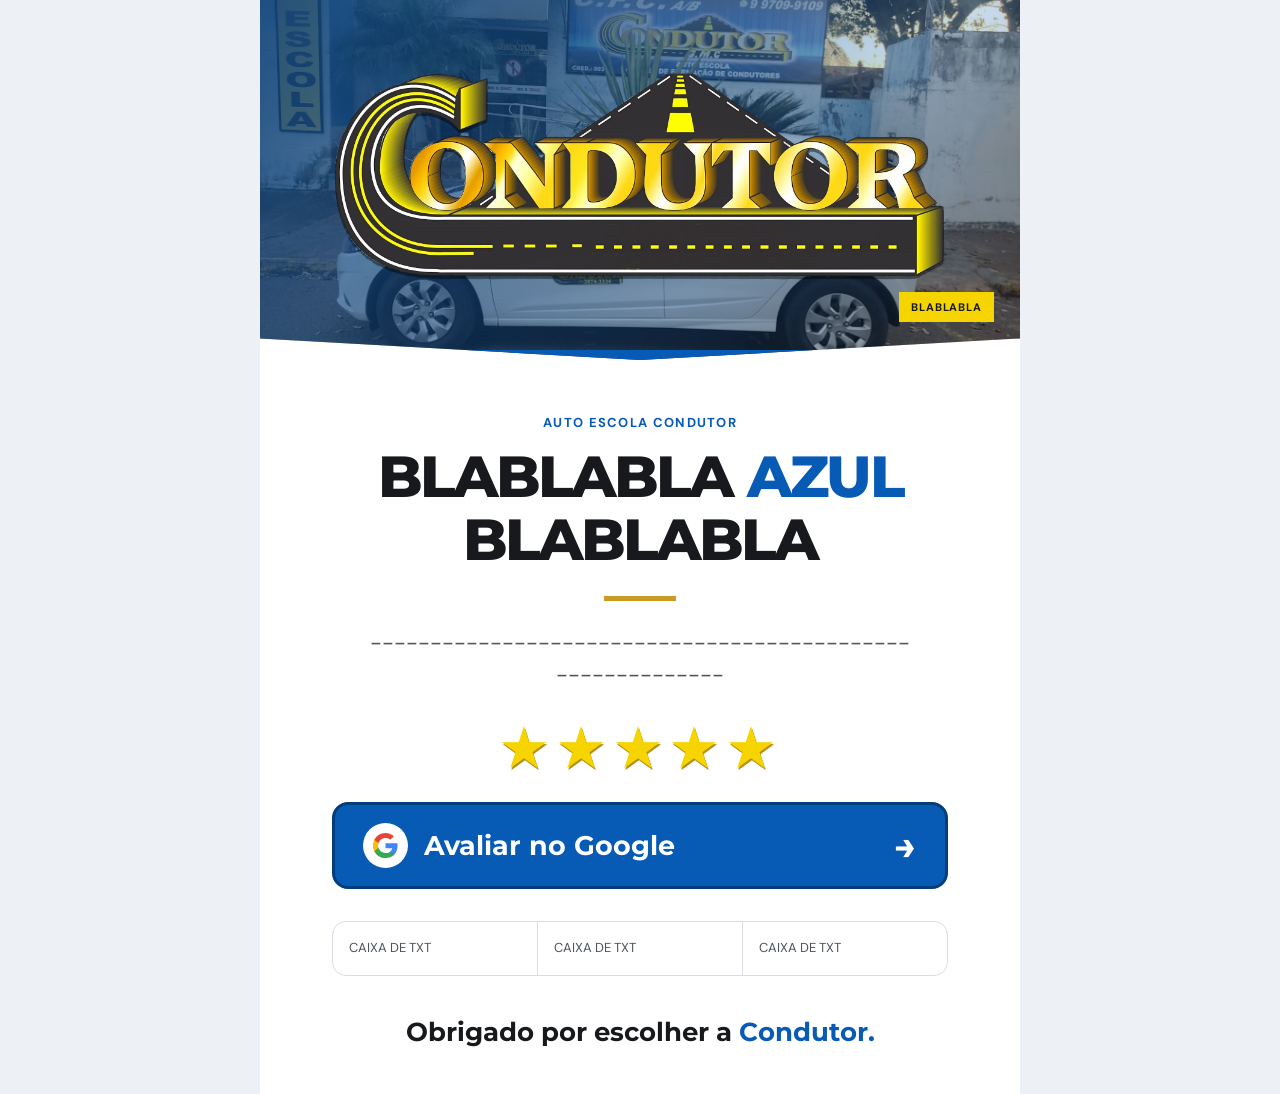
==== commit 9ef0734a: "Update hero tag and review content in index.html" ====
--- a/index.html
+++ b/index.html
@@ -12,13 +12,13 @@
       <section class="brand-hero" aria-label="Auto Escola Condutor">
         <div class="hero-overlay"></div>
         <img class="brand-logo" src="./assets/Logosemfundo.webp" alt="Logo Condutor" />
-        <span class="hero-tag">Formação que conduz você</span>
+        <span class="hero-tag">BLABLABLA</span>
       </section>
       <section class="review-content" aria-labelledby="page-title">
         <p class="eyebrow">Auto Escola Condutor</p>
-        <h1 id="page-title">Como foi sua <span>experiência</span> com a gente?</h1>
+        <h1 id="page-title">BLABLABLA <span>AZUL</span> BLABLABLA</h1>
         <div class="gold-rule" aria-hidden="true"></div>
-        <p class="supporting-copy">Sua opinião é muito importante para nós. Conte para outras pessoas como foi aprender a dirigir com a Condutor.</p>
+        <p class="supporting-copy">-----------------------------------------------------------</p>
         <div class="stars" aria-label="Cinco estrelas de avaliação">★★★★★</div>
         <a class="review-button" href="https://search.google.com/local/writereview?placeid=ChIJnSWxMhN_vZQRJkcodq7XDts" target="_blank" rel="noopener noreferrer">
           <svg class="google-mark" viewBox="0 0 24 24" aria-hidden="true">
@@ -30,7 +30,7 @@
           <span>Avaliar no Google</span>
           <span class="arrow" aria-hidden="true">→</span>
         </a>
-        <div class="reassurance"><span>Comentário público</span><span>Leva menos de 1 minuto</span><span>Ajude novos alunos</span></div>
+        <div class="reassurance"><span>CAIXA DE TXT</span><span>CAIXA DE TXT</span><span>CAIXA DE TXT</span></div>
         <p class="closing">Obrigado por escolher a <span>Condutor.</span></p>
       </section>
     </main>
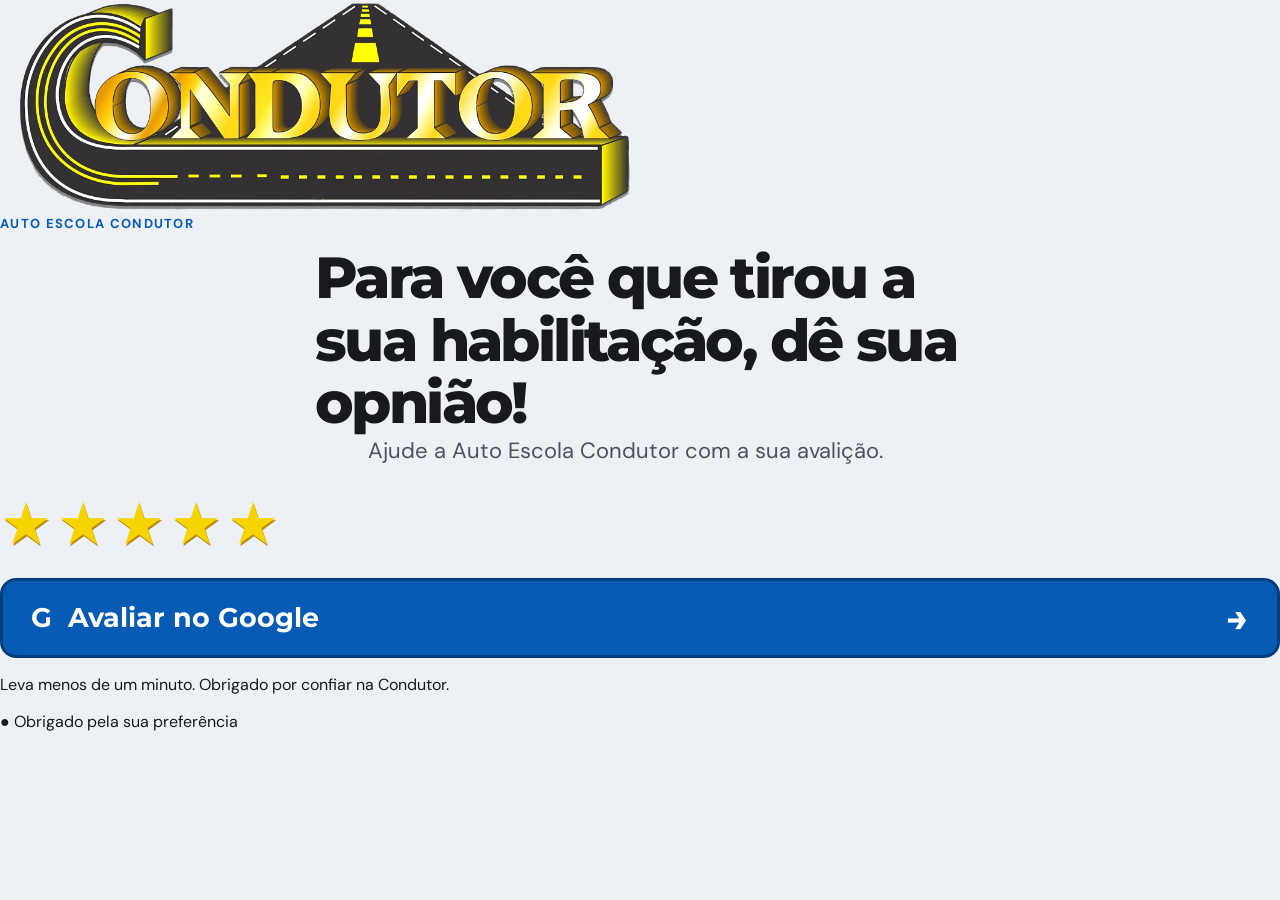
==== commit 6e46de83: "Atualizar o index.html" ====
--- a/index.html
+++ b/index.html
@@ -3,37 +3,46 @@
   <head>
     <meta charset="UTF-8" />
     <meta name="viewport" content="width=device-width, initial-scale=1.0" />
-    <meta name="description" content="Deixe sua avaliação para a Auto Escola Condutor no Google." />
-    <title>Auto Escola Condutor — Avaliação</title>
-    <link rel="stylesheet" href="style.css" />
+    <meta name="theme-color" content="#ffffff" />
+    <meta name="description" content="Avalie o atendimento da Auto Escola Condutor no Google." />
+    <title>Auto Escola Condutor — Avaliações</title>
+    <link rel="icon" href="data:image/svg+xml,%3Csvg xmlns='http://www.w3.org/2000/svg' viewBox='0 0 64 64'%3E%3Crect width='64' height='64' rx='16' fill='%231a73e8'/%3E%3Cpath d='M15 42h34M20 34h24M24 26h16' stroke='white' stroke-width='6' stroke-linecap='round'/%3E%3Ccircle cx='32' cy='48' r='4' fill='%23f4e500'/%3E%3C/svg%3E" />
+    <link rel="stylesheet" href="./style.css" />
   </head>
   <body>
-    <main class="brand-page">
-      <section class="brand-hero" aria-label="Auto Escola Condutor">
-        <div class="hero-overlay"></div>
-        <img class="brand-logo" src="./assets/Logosemfundo.webp" alt="Logo Condutor" />
-        <span class="hero-tag">BLABLABLA</span>
-      </section>
-      <section class="review-content" aria-labelledby="page-title">
+    <main class="page-shell">
+      <div class="color-dots" aria-hidden="true">
+        <span class="dot blue"></span><span class="dot red"></span><span class="dot yellow"></span><span class="dot green"></span>
+      </div>
+
+      <section class="review-card" aria-labelledby="page-title">
+        <div class="brand-lockup">
+          <img class="brand-logo" src="./assets/Logo_Condutor_sem_fundo.webp" alt="Logo Auto Escola Condutor" />
+        </div>
+
+        <div class="yellow-rule" aria-hidden="true"></div>
+
         <p class="eyebrow">Auto Escola Condutor</p>
-        <h1 id="page-title">BLABLABLA <span>AZUL</span> BLABLABLA</h1>
-        <div class="gold-rule" aria-hidden="true"></div>
-        <p class="supporting-copy">-----------------------------------------------------------</p>
-        <div class="stars" aria-label="Cinco estrelas de avaliação">★★★★★</div>
+        <h1 id="page-title">Para você que tirou a sua habilitação, dê sua opnião!</h1>
+        <p class="supporting-copy">Ajude a Auto Escola Condutor com a sua avalição.</p>
+
+        <div class="stars" aria-label="Cinco estrelas de avaliação">
+          <span>★</span><span>★</span><span>★</span><span>★</span><span>★</span>
+        </div>
+
         <a class="review-button" href="https://search.google.com/local/writereview?placeid=ChIJnSWxMhN_vZQRJkcodq7XDts" target="_blank" rel="noopener noreferrer">
-          <svg class="google-mark" viewBox="0 0 24 24" aria-hidden="true">
-            <path fill="#4285F4" d="M21.35 12.27c0-.72-.06-1.42-.18-2.09H12v3.96h5.24a4.48 4.48 0 0 1-1.94 2.94v2.45h3.14c1.84-1.69 2.91-4.18 2.91-7.26Z" />
-            <path fill="#34A853" d="M12 21.75c2.63 0 4.84-.87 6.45-2.36l-3.14-2.45c-.87.58-1.98.92-3.31.92-2.54 0-4.69-1.72-5.46-4.03H3.3v2.53A9.74 9.74 0 0 0 12 21.75Z" />
-            <path fill="#FBBC05" d="M6.54 13.83A5.86 5.86 0 0 1 6.23 12c0-.64.11-1.26.31-1.83V7.64H3.3A9.75 9.75 0 0 0 2.25 12c0 1.57.38 3.06 1.05 4.36l3.24-2.53Z" />
-            <path fill="#EA4335" d="M12 6.14c1.43 0 2.71.49 3.72 1.45l2.79-2.79C16.83 3.23 14.63 2.25 12 2.25a9.74 9.74 0 0 0-8.7 5.39l3.24 2.53c.77-2.31 2.92-4.03 5.46-4.03Z" />
-          </svg>
+          <span class="google-g" aria-hidden="true">G</span>
           <span>Avaliar no Google</span>
           <span class="arrow" aria-hidden="true">→</span>
         </a>
-        <div class="reassurance"><span>CAIXA DE TXT</span><span>CAIXA DE TXT</span><span>CAIXA DE TXT</span></div>
-        <p class="closing">Obrigado por escolher a <span>Condutor.</span></p>
+
+        <p class="fine-print">Leva menos de um minuto. Obrigado por confiar na Condutor.</p>
       </section>
+
+      <footer class="site-footer">
+        <span class="footer-mark" aria-hidden="true">●</span>
+        <span>Obrigado pela sua preferência</span>
+      </footer>
     </main>
   </body>
-</html>
-
+</html>
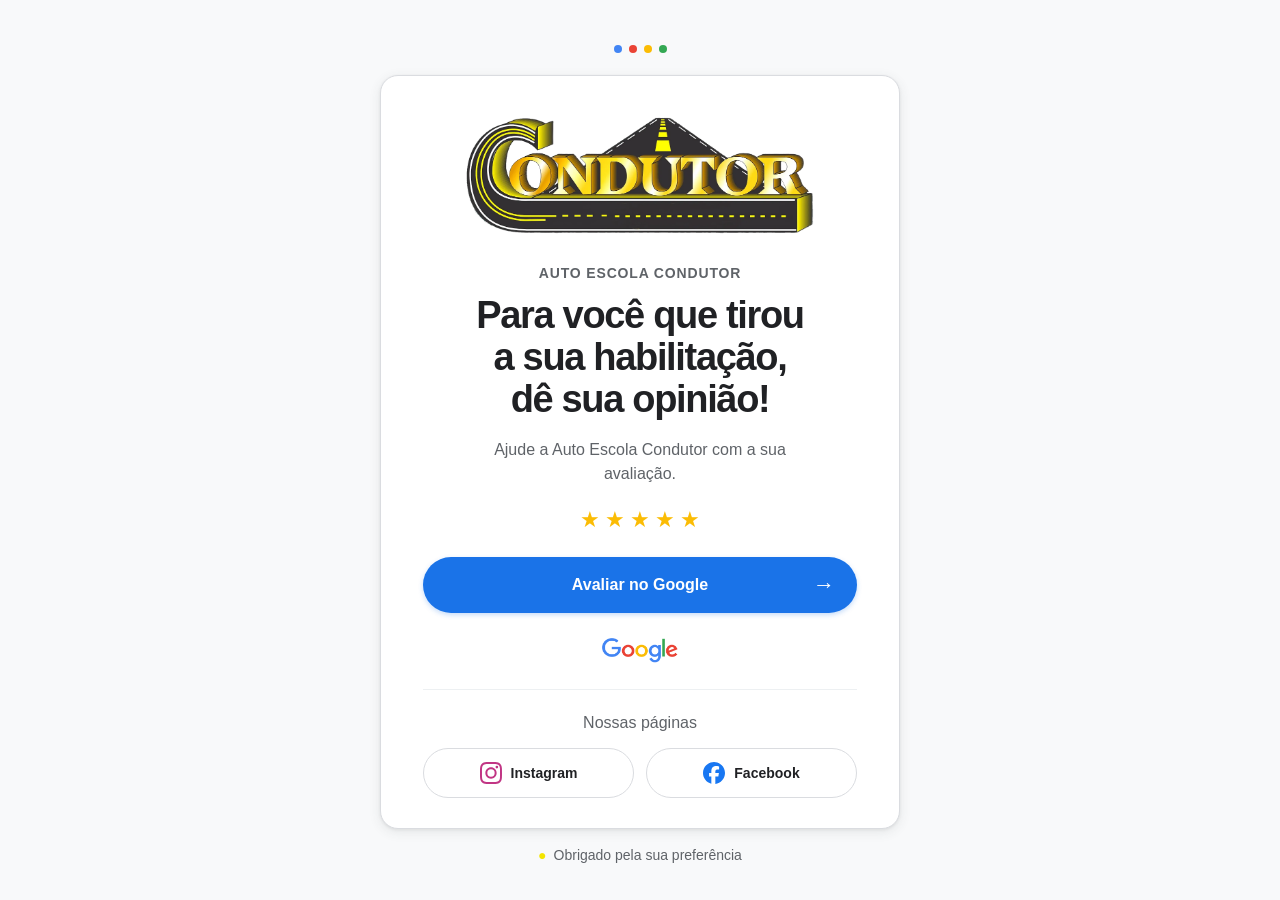
==== commit e1c2a366: "Fix logo source and typos in index.html Updated logo image source and corrected typos in text." ====
--- a/index.html
+++ b/index.html
@@ -17,26 +17,33 @@
 
       <section class="review-card" aria-labelledby="page-title">
         <div class="brand-lockup">
-          <img class="brand-logo" src="./assets/Logo_Condutor_sem_fundo.webp" alt="Logo Auto Escola Condutor" />
+          <img class="brand-logo" src="assets/condutor.webp" alt="Logo Auto Escola Condutor" />
         </div>
 
-        <div class="yellow-rule" aria-hidden="true"></div>
+
 
         <p class="eyebrow">Auto Escola Condutor</p>
-        <h1 id="page-title">Para você que tirou a sua habilitação, dê sua opnião!</h1>
-        <p class="supporting-copy">Ajude a Auto Escola Condutor com a sua avalição.</p>
+        <h1 id="page-title">Para você que tirou a sua habilitação, dê sua opinião!</h1>
+        <p class="supporting-copy">Ajude a Auto Escola Condutor com a sua avaliação.</p>
 
-        <div class="stars" aria-label="Cinco estrelas de avaliação">
+        <div class="stars" aria-hidden="true">
           <span>★</span><span>★</span><span>★</span><span>★</span><span>★</span>
         </div>
 
         <a class="review-button" href="https://search.google.com/local/writereview?placeid=ChIJnSWxMhN_vZQRJkcodq7XDts" target="_blank" rel="noopener noreferrer">
-          <span class="google-g" aria-hidden="true">G</span>
+          
           <span>Avaliar no Google</span>
           <span class="arrow" aria-hidden="true">→</span>
         </a>
 
-        <p class="fine-print">Leva menos de um minuto. Obrigado por confiar na Condutor.</p>
+        <img class="google-logo" src="assets/google.png" alt="Google" width="544" height="184" />
+        <section class="social-pages" aria-labelledby="social-title">
+          <h2 id="social-title">Nossas páginas</h2>
+          <div class="social-links">
+            <a class="social-link instagram" href="https://www.instagram.com/instrutores_credenciados_/" target="_blank" rel="noopener noreferrer"><img src="assets/instagram.svg" width="22" height="22" alt="" />Instagram</a>
+            <a class="social-link facebook" href="https://www.facebook.com/www.cfccondutor.com.br/?locale=pt_BR" target="_blank" rel="noopener noreferrer"><img src="assets/facebook.svg" width="22" height="22" alt="" />Facebook</a>
+          </div>
+        </section>
       </section>
 
       <footer class="site-footer">
@@ -45,4 +52,4 @@
       </footer>
     </main>
   </body>
-</html>+</html>
--- a/style.css
+++ b/style.css
@@ -1,283 +1,131 @@
-/*
-  Identidade Condutor:
-  azul estrutural, amarelo de sinalização,
-  dourado institucional e preto.
-*/
-
-@import url('https://fonts.googleapis.com/css2?family=DM+Sans:wght@400;500;700&family=Montserrat:wght@600;700;800&display=swap');
-
+/* Direção: Google Clean — minimalismo funcional, branco amplo, azul de ação e acentos cromáticos discretos. */
 :root {
-  --blue: #075bb5;
-  --blue-dark: #033d7b;
-  --yellow: #f5d400;
-  --gold: #c99b25;
-  --black: #17191c;
-  --muted: #4d535b;
-  --paper: #fff;
+  --ink: #202124;
+  --muted: #5f6368;
+  --line: #dadce0;
+  --blue: #1a73e8;
+  --blue-dark: #1558b0;
+  --yellow: #f4e500;
+  --surface: #ffffff;
+  --page: #f8f9fa;
+  --ease-out: cubic-bezier(0.23, 1, 0.32, 1);
 }
 
-* {
-  box-sizing: border-box;
+* { box-sizing: border-box; }
+html { min-width: 320px; background: var(--page); }
+body {
+  margin: 0;
+  min-width: 320px;
+  min-height: 100vh;
+  color: var(--ink);
+  background: var(--page);
+  font-family: Arial, Helvetica, sans-serif;
+  -webkit-font-smoothing: antialiased;
 }
 
-html,
-body {
-  min-width: 320px;
-  min-height: 100%;
+a { color: inherit; }
+.page-shell {
+  width: 100%;
+  max-width: 560px;
+  min-height: 100svh;
+  margin: 0 auto;
+  padding: 28px 20px 24px;
+  display: flex;
+  flex-direction: column;
+  align-items: stretch;
 }
+.color-dots {
+  display: flex;
+  gap: 7px;
+  justify-content: center;
+  margin: 0 auto 22px;
+}
+.dot { width: 8px; height: 8px; border-radius: 50%; display: block; }
+.dot.blue { background: #4285f4; }
+.dot.red { background: #ea4335; }
+.dot.yellow { background: #fbbc04; }
+.dot.green { background: #34a853; }
 
-body {
-  margin: 0;
-  background: #edf1f5;
-  color: var(--black);
-  font-family: 'DM Sans', Arial, sans-serif;
+.review-card {
+  flex: 1;
+  display: flex;
+  flex-direction: column;
+  align-items: center;
+  padding: 30px 22px 26px;
+  background: var(--surface);
+  border: 1px solid var(--line);
+  border-radius: 18px;
+  box-shadow: 0 3px 12px rgba(60, 64, 67, 0.10), 0 1px 3px rgba(60, 64, 67, 0.08);
+  text-align: center;
+  animation: card-in 420ms var(--ease-out) both;
 }
-
-.brand-page {
-  width: min(100%, 760px);
-  margin: 0 auto;
-  overflow: hidden;
-  background: var(--paper);
-}
-
-.brand-hero {
-  position: relative;
-  display: grid;
-  height: 360px;
-  place-items: center;
-  padding: 30px;
-  background: url('./assets/ONIXAUTOESCOLA.jpeg') center / cover no-repeat;
-  border-bottom: 10px solid var(--blue);
-  clip-path: polygon(0 0, 100% 0, 100% 94%, 50% 100%, 0 94%);
-}
-
-.hero-overlay {
-  position: absolute;
-  inset: 0;
-  background: linear-gradient(
-    135deg,
-    rgba(3, 61, 123, 0.82),
-    rgba(7, 91, 181, 0.22) 65%,
-    rgba(0, 0, 0, 0.3)
-  );
-}
-
-.brand-logo {
-  position: relative;
-  z-index: 1;
-  width: min(100%, 650px);
-  max-height: 210px;
-  object-fit: contain;
-  filter: drop-shadow(0 3px 0 rgba(0, 0, 0, 0.45));
-}
-
-.hero-tag {
-  position: absolute;
-  right: 26px;
-  bottom: 28px;
-  z-index: 2;
-  padding: 8px 12px;
-  background: var(--yellow);
-  color: var(--black);
-  font-size: 11px;
-  font-weight: 700;
-  letter-spacing: 0.08em;
-  text-transform: uppercase;
-}
-
-.review-content {
-  padding: 54px clamp(24px, 7vw, 72px) 46px;
-  text-align: center;
-}
-
-.eyebrow {
-  margin: 0 0 15px;
-  color: var(--blue);
-  font-size: 13px;
-  font-weight: 700;
-  letter-spacing: 0.1em;
-  text-transform: uppercase;
-}
-
-h1 {
-  max-width: 650px;
-  margin: 0 auto;
-  font-family: 'Montserrat', Arial, sans-serif;
-  font-size: clamp(34px, 6vw, 58px);
-  font-weight: 800;
-  line-height: 1.08;
-  letter-spacing: -0.045em;
-}
-
-h1 span,
-.closing span {
-  color: var(--blue);
-}
-
-.gold-rule {
-  width: 72px;
-  height: 5px;
-  margin: 25px auto 26px;
-  background: var(--gold);
-}
-
-.supporting-copy {
-  max-width: 545px;
-  margin: 0 auto;
-  color: var(--muted);
-  font-size: clamp(17px, 2.3vw, 22px);
-  line-height: 1.45;
-}
-
-.stars {
-  margin: 28px 0 25px;
-  color: var(--yellow);
-  font-size: clamp(39px, 7vw, 58px);
-  line-height: 1;
-  letter-spacing: 0.08em;
-  text-shadow: 1px 2px 0 #b88c13;
-}
-
+.brand-lockup { width: 100%; display: flex; justify-content: center; }
+.brand-logo { display: block; width: min(100%, 350px); height: auto; max-height: 128px; object-fit: contain; }
+.yellow-rule { width: 44px; height: 4px; margin: 24px auto 28px; border-radius: 3px; background: var(--yellow); }
+.eyebrow { margin: 0 0 13px; color: var(--muted); font-size: 12px; font-weight: 700; letter-spacing: .08em; text-transform: uppercase; }
+h1 { max-width: 340px; margin: 0; font-size: clamp(28px, 8vw, 38px); line-height: 1.11; letter-spacing: -0.035em; font-weight: 700; }
+.supporting-copy { max-width: 310px; margin: 17px 0 0; color: var(--muted); font-size: 16px; line-height: 1.5; }
+.stars { display: flex; gap: 5px; margin: 23px 0 26px; color: #fbbc04; font-size: 22px; line-height: 1; }
 .review-button {
+  width: 100%;
+  min-height: 56px;
   display: flex;
   align-items: center;
-  gap: 16px;
-  width: 100%;
-  min-height: 78px;
-  padding: 18px 28px;
-  border: 3px solid var(--blue-dark);
-  border-radius: 16px;
+  justify-content: center;
+  gap: 10px;
+  padding: 15px 18px;
+  border-radius: 28px;
   background: var(--blue);
   color: #fff;
-  font-family: 'Montserrat', Arial, sans-serif;
-  font-size: clamp(18px, 3vw, 27px);
+  font-size: 16px;
   font-weight: 700;
   text-decoration: none;
-  transition: background-color 160ms ease, transform 160ms ease;
+  box-shadow: 0 2px 5px rgba(26, 115, 232, 0.25);
+  transition: transform 160ms var(--ease-out), background-color 160ms var(--ease-out), box-shadow 160ms var(--ease-out);
 }
+.review-button:hover { background: var(--blue-dark); box-shadow: 0 4px 10px rgba(26, 115, 232, 0.27); }
+.review-button:active { transform: scale(.975); }
+.review-button:focus-visible { outline: 3px solid rgba(26, 115, 232, .35); outline-offset: 3px; }
+.google-g { width: 23px; height: 23px; display: inline-grid; place-items: center; border-radius: 50%; background: #fff; color: var(--blue); font-size: 15px; font-weight: 700; }
+.arrow { margin-left: auto; font-size: 22px; font-weight: 400; line-height: 1; }
+.fine-print { margin: 20px 0 0; color: var(--muted); font-size: 12px; line-height: 1.45; }
+.site-footer { display: flex; justify-content: center; align-items: center; gap: 7px; padding-top: 18px; color: var(--muted); font-size: 12px; }
+.footer-mark { color: var(--yellow); font-size: 14px; }
 
-.review-button:hover {
-  background: var(--blue-dark);
+@keyframes card-in { from { opacity: 0; transform: translateY(10px); } to { opacity: 1; transform: translateY(0); } }
+@media (min-width: 560px) { .page-shell { padding-top: 42px; padding-bottom: 34px; } .review-card { padding: 42px 42px 34px; } }
+@media (prefers-reduced-motion: reduce) { *, *::before, *::after { animation-duration: .01ms !important; transition-duration: .01ms !important; } }
+/* Refinamentos preservando a composição original. */
+.page-shell { justify-content: center; }
+.review-card { flex: 0 1 auto; }
+.eyebrow { font-size: 14px; letter-spacing: .06em; }
+.fine-print, .site-footer { font-size: 14px; }
+.review-button { position: relative; }
+.arrow { position: absolute; right: 22px; margin: 0; }
+.google-logo { width: 76px; height: auto; margin-top: 25px; }
+.fine-print { max-width: 330px; margin-top: 14px; }
+@media(min-width:560px) { .review-card { padding: 40px 42px 30px; } }
+@media(max-width:380px) { .review-card { padding-left: 18px; padding-right: 18px; } .review-button { padding-left: 16px; padding-right: 36px; } }
+
+/* Movimento discreto e links sociais. */
+.brand-lockup { margin-bottom: 30px; }
+.social-pages { width: 100%; margin-top: 26px; padding-top: 24px; border-top: 1px solid #edf0f2; }
+.social-pages h2 { margin: 0 0 16px; color: #5f6368; font-size: 16px; font-weight: 500; }
+.social-links { display: flex; gap: 12px; }
+.social-link { display: flex; flex: 1; align-items: center; justify-content: center; gap: 9px; min-height: 50px; padding: 12px 8px; border: 1px solid #dadce0; border-radius: 25px; text-decoration: none; font-size: 14px; font-weight: 600; background: white; transition: transform .35s ease, background .35s ease, border-color .35s ease; }
+.social-link img { flex-shrink: 0; }
+.social-link:hover { transform: translateY(-2px); background: #f8f9fa; border-color: #b6c6de; }
+.social-link:focus-visible { outline: 3px solid #1a73e8; outline-offset: 4px; }
+@media(prefers-reduced-motion:no-preference) {
+ .review-card { animation: card-in .9s ease-out both, gentle-drift 9s ease-in-out 1s infinite; }
+ .review-card > * { animation: content-in 1s ease-out both; }
+ .review-card > :nth-child(n+3) { animation-delay: .12s; }
+ .review-card > :nth-child(n+6) { animation-delay: .24s; }
+ .color-dots, .site-footer { animation: content-in 1.2s ease-out both; }
+ .brand-logo { animation: logo-breathe 11s ease-in-out infinite; }
 }
-
-.review-button:active {
-  transform: scale(0.985);
-}
-
-.review-button:focus-visible {
-  outline: 3px solid var(--yellow);
-  outline-offset: 4px;
-}
-
-.google-mark {
-  width: 45px;
-  height: 45px;
-  flex: 0 0 auto;
-  padding: 7px;
-  border-radius: 50%;
-  background: #fff;
-}
-
-.arrow {
-  margin-left: auto;
-  font-size: 38px;
-  line-height: 1;
-}
-
-.reassurance {
-  display: flex;
-  justify-content: center;
-  margin-top: 32px;
-  border: 1px solid #d8dde4;
-  border-radius: 14px;
-  color: var(--muted);
-  text-align: left;
-}
-
-.reassurance span {
-  flex: 1;
-  padding: 18px 16px;
-  font-size: 13px;
-  line-height: 1.3;
-}
-
-.reassurance span + span {
-  border-left: 1px solid #d8dde4;
-}
-
-.closing {
-  margin: 40px 0 0;
-  font-family: 'Montserrat', Arial, sans-serif;
-  font-size: clamp(18px, 3vw, 26px);
-  font-weight: 700;
-}
-
-@media (max-width: 560px) {
-  .brand-hero {
-    height: 245px;
-    padding: 18px;
-    border-bottom-width: 8px;
-  }
-
-  .brand-logo {
-    max-height: 135px;
-  }
-
-  .hero-tag {
-    right: 14px;
-    bottom: 21px;
-    font-size: 9px;
-  }
-
-  .review-content {
-    padding: 40px 19px 32px;
-  }
-
-  h1 {
-    font-size: clamp(33px, 9vw, 46px);
-  }
-
-  .supporting-copy {
-    font-size: 16px;
-  }
-
-  .stars {
-    font-size: 40px;
-    letter-spacing: 0.03em;
-  }
-
-  .review-button {
-    min-height: 65px;
-    padding: 14px 17px;
-    gap: 10px;
-    border-radius: 12px;
-    font-size: 16px;
-  }
-
-  .google-mark {
-    width: 36px;
-    height: 36px;
-    padding: 6px;
-  }
-
-  .arrow {
-    font-size: 28px;
-  }
-
-  .reassurance {
-    flex-direction: column;
-  }
-
-  .reassurance span + span {
-    border-top: 1px solid #d8dde4;
-    border-left: 0;
-  }
-}
-
-@media (prefers-reduced-motion: reduce) {
-  *,
-  *::before,
-  *::after {
-    transition-duration: 0.01ms !important;
-  }
-}
+@keyframes gentle-drift { 0%,100% { transform:translateY(0); } 50% { transform:translateY(-2px); } }
+@keyframes content-in { from { opacity:0; transform:translateY(4px); } to { opacity:1; transform:translateY(0); } }
+@keyframes logo-breathe { 0%,100% { transform:translateY(0); } 50% { transform:translateY(-1px); } }
+@media(max-width:360px) { .social-links { gap: 8px; } .social-link { gap: 6px; } }
+@media(prefers-reduced-motion:reduce) { *,*::before,*::after { animation: none !important; transition: none !important; } }
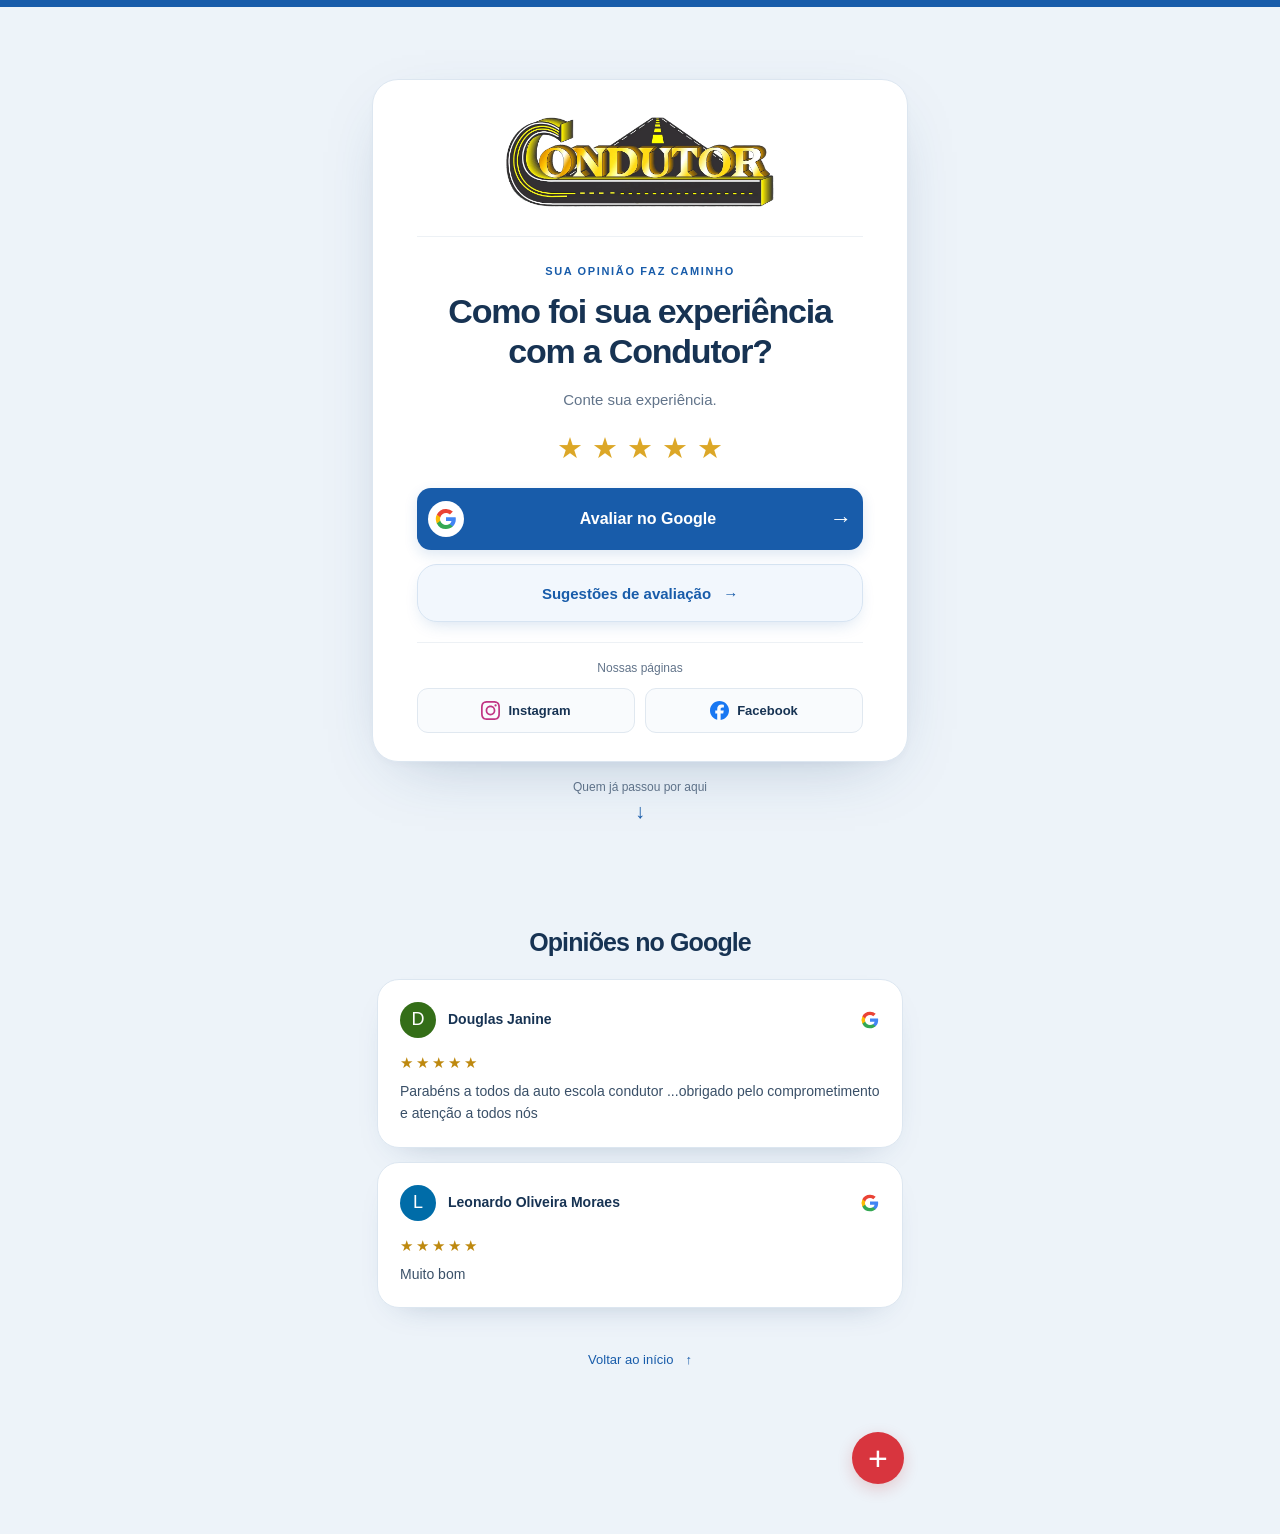
==== commit 6a2ed283: "Atualiza site de avaliações da Condutor para a versão mais recente" ====
--- a/index.html
+++ b/index.html
@@ -1,55 +1,112 @@
-<!doctype html>
-<html lang="pt-BR">
-  <head>
-    <meta charset="UTF-8" />
-    <meta name="viewport" content="width=device-width, initial-scale=1.0" />
-    <meta name="theme-color" content="#ffffff" />
-    <meta name="description" content="Avalie o atendimento da Auto Escola Condutor no Google." />
-    <title>Auto Escola Condutor — Avaliações</title>
-    <link rel="icon" href="data:image/svg+xml,%3Csvg xmlns='http://www.w3.org/2000/svg' viewBox='0 0 64 64'%3E%3Crect width='64' height='64' rx='16' fill='%231a73e8'/%3E%3Cpath d='M15 42h34M20 34h24M24 26h16' stroke='white' stroke-width='6' stroke-linecap='round'/%3E%3Ccircle cx='32' cy='48' r='4' fill='%23f4e500'/%3E%3C/svg%3E" />
-    <link rel="stylesheet" href="./style.css" />
-  </head>
-  <body>
-    <main class="page-shell">
-      <div class="color-dots" aria-hidden="true">
-        <span class="dot blue"></span><span class="dot red"></span><span class="dot yellow"></span><span class="dot green"></span>
+<!doctype html>
+<html lang="pt-BR">
+  <head>
+    <meta charset="UTF-8" />
+    <meta name="viewport" content="width=device-width, initial-scale=1.0" />
+    <meta name="theme-color" content="#ffffff" />
+    <meta name="description" content="Avalie o atendimento da Auto Escola Condutor no Google." />
+    <title>Auto Escola Condutor — Avaliações</title>
+    <link rel="icon" href="data:image/svg+xml,%3Csvg xmlns='http://www.w3.org/2000/svg' viewBox='0 0 64 64'%3E%3Crect width='64' height='64' rx='16' fill='%231a73e8'/%3E%3Cpath d='M15 42h34M20 34h24M24 26h16' stroke='white' stroke-width='6' stroke-linecap='round'/%3E%3Ccircle cx='32' cy='48' r='4' fill='%23f4e500'/%3E%3C/svg%3E" />
+    <link rel="stylesheet" href="./style.css" />
+  </head>
+  <body>
+    <main class="page-shell home-shell" id="inicio" data-view="home">
+      <div class="hero-stage">
+      <section class="review-card" aria-labelledby="page-title">
+        <div class="brand-lockup">
+          <img class="brand-logo" src="assets/condutor.webp" alt="Logo Auto Escola Condutor" />
+        </div>
+
+
+
+        <div id="review-intro" class="review-content">
+        <p class="eyebrow">Sua opinião faz caminho</p>
+        <h1 id="page-title">Como foi sua experiência com a Condutor?</h1>
+        <p class="supporting-copy">Conte sua experiência.</p>
+
+        <div class="stars" aria-hidden="true">
+          <span>★</span><span>★</span><span>★</span><span>★</span><span>★</span>
+        </div>
+        </div>
+        <div id="thank-you" class="review-content thank-you" hidden>
+          <span class="thank-you-icon" aria-hidden="true">✓</span>
+          <h2 id="thank-you-title" tabindex="-1">Obrigado por fazer parte da nossa história.</h2>
+          <p class="supporting-copy">Conclua sua avaliação no Google.</p>
+        </div>
+
+        <a class="review-button" href="https://search.google.com/local/writereview?placeid=ChIJnSWxMhN_vZQRJkcodq7XDts" target="_blank" rel="noopener noreferrer">
+          <span class="google-badge" aria-hidden="true"><img src="assets/google-g.svg" alt="" width="24" height="24" /></span>
+          <span>Avaliar no Google</span>
+          <span class="arrow" aria-hidden="true">→</span>
+        </a>
+        <a class="suggestions-link" id="open-suggestions" href="#sugestoes" aria-controls="suggestions-view">Sugestões de avaliação <span aria-hidden="true">→</span></a>
+        <button class="back-button" id="back-button" type="button" hidden>Voltar ao início</button>
+        <section class="social-pages" aria-labelledby="social-title">
+          <h2 id="social-title">Nossas páginas</h2>
+          <div class="social-links">
+            <a class="social-link instagram" href="https://www.instagram.com/instrutores_credenciados_/" target="_blank" rel="noopener noreferrer"><img src="assets/instagram.svg" width="22" height="22" alt="" />Instagram</a>
+            <a class="social-link facebook" href="https://www.facebook.com/www.cfccondutor.com.br/?locale=pt_BR" target="_blank" rel="noopener noreferrer"><img src="assets/facebook.svg" width="22" height="22" alt="" />Facebook</a><button class="social-link share-button" type="button" data-share><svg width="20" height="20" viewBox="0 0 24 24" fill="none" stroke="currentColor" stroke-width="1.8" aria-hidden="true"><circle cx="18" cy="5" r="3"/><circle cx="6" cy="12" r="3"/><circle cx="18" cy="19" r="3"/><path d="m8.6 10.5 6.8-4M8.6 13.5l6.8 4"/></svg>Compartilhar</button>
+          </div>
+        </section>
+
+      </section>
+      <a class="scroll-cue" href="#avaliacoes">Quem já passou por aqui <span aria-hidden="true">↓</span></a>
+      </div>
+
+      <section class="testimonials" id="avaliacoes" aria-labelledby="testimonials-title">
+        <div class="section-heading"><h2 id="testimonials-title">Opiniões no Google</h2></div>
+        <div class="testimonial-list">
+          <article class="testimonial-card">
+            <div class="reviewer">
+              <span class="reviewer-avatar avatar-douglas" aria-hidden="true">D</span>
+              <div><h3>Douglas Janine</h3></div>
+              <img class="review-source" src="assets/google-g.svg" alt="Google" width="20" height="20" loading="lazy" />
+            </div>
+            <div class="rating" aria-label="5 de 5 estrelas"><span aria-hidden="true">★★★★★</span></div>
+            <blockquote>Parabéns a todos da auto escola condutor ...obrigado pelo comprometimento e atenção a todos nós</blockquote>
+          </article>
+          <article class="testimonial-card">
+            <div class="reviewer">
+              <span class="reviewer-avatar avatar-leonardo" aria-hidden="true">L</span>
+              <div><h3>Leonardo Oliveira Moraes</h3></div>
+              <img class="review-source" src="assets/google-g.svg" alt="Google" width="20" height="20" loading="lazy" />
+            </div>
+            <div class="rating" aria-label="5 de 5 estrelas"><span aria-hidden="true">★★★★★</span></div>
+            <blockquote>Muito bom</blockquote>
+          </article>
+        </div>
+        <a class="return-top" href="#inicio">Voltar ao início <span aria-hidden="true">↑</span></a>
+      </section>
+<footer class="help-footer"><details class="help-contact"><summary aria-label="Precisa de ajuda?" title="Precisa de ajuda?"><span aria-hidden="true">+</span></summary><div class="help-options"><p>Precisa de ajuda?</p><a href="https://wa.me/5517997099109?text=Ol%C3%A1!%20Preciso%20de%20ajuda%20com%20meu%20atendimento%20na%20Condutor." target="_blank" rel="noopener noreferrer">Falar no WhatsApp</a><a href="mailto:cfccondutor@hotmail.com">Enviar e-mail</a></div></details></footer>
+    </main>
+    <main class="suggestions-shell" id="suggestions-view" hidden aria-labelledby="suggestions-title">
+  <nav class="suggestions-nav" aria-label="Navegação"><a id="close-suggestions" href="#inicio">← Voltar</a><img src="assets/condutor.webp" alt="Auto Escola Condutor" width="125" /></nav>
+  <header class="suggestions-heading"><h1 id="suggestions-title" tabindex="-1">Sugestões de avaliação</h1><p>Toque no texto para editar e depois copie.</p></header>
+  <div class="category-tabs" role="tablist" aria-label="Categorias de sugestões">
+        <button type="button" role="tab" id="tab-geral" aria-selected="true" aria-controls="suggestion-panel" data-category="geral" class="category-tab">Geral</button>
+        <button type="button" role="tab" id="tab-atendimento" aria-selected="false" aria-controls="suggestion-panel" tabindex="-1" data-category="atendimento" class="category-tab">Atendimento</button>
+        <button type="button" role="tab" id="tab-servico" aria-selected="false" aria-controls="suggestion-panel" tabindex="-1" data-category="servico" class="category-tab">Serviço</button>
+        <button type="button" role="tab" id="tab-preco" aria-selected="false" aria-controls="suggestion-panel" tabindex="-1" data-category="preco" class="category-tab">Preço</button>
       </div>
+  <div class="length-filter" role="group" aria-label="Tamanho das sugestões">
+    <button type="button" data-length="curtas" aria-pressed="false">Curtas</button>
+    <button type="button" data-length="detalhadas" aria-pressed="true">Detalhadas</button>
+  </div>
+  <section class="suggestion-panel" id="suggestion-panel" role="tabpanel" aria-labelledby="tab-geral" tabindex="0">
+    <div id="suggestion-list" class="suggestion-list"></div>
+  </section>
+  <button class="more-suggestions" id="more-suggestions" type="button">Outras sugestões ↻</button>
+  <div class="suggestions-action"><a class="review-button" href="https://search.google.com/local/writereview?placeid=ChIJnSWxMhN_vZQRJkcodq7XDts" target="_blank" rel="noopener noreferrer">
+          <span class="google-badge" aria-hidden="true"><img src="assets/google-g.svg" alt="" width="24" height="24" /></span>
+          <span>Avaliar no Google</span>
+          <span class="arrow" aria-hidden="true">→</span>
+        </a></div>
 
-      <section class="review-card" aria-labelledby="page-title">
-        <div class="brand-lockup">
-          <img class="brand-logo" src="assets/condutor.webp" alt="Logo Auto Escola Condutor" />
-        </div>
-
-
-
-        <p class="eyebrow">Auto Escola Condutor</p>
-        <h1 id="page-title">Para você que tirou a sua habilitação, dê sua opinião!</h1>
-        <p class="supporting-copy">Ajude a Auto Escola Condutor com a sua avaliação.</p>
-
-        <div class="stars" aria-hidden="true">
-          <span>★</span><span>★</span><span>★</span><span>★</span><span>★</span>
-        </div>
-
-        <a class="review-button" href="https://search.google.com/local/writereview?placeid=ChIJnSWxMhN_vZQRJkcodq7XDts" target="_blank" rel="noopener noreferrer">
-          
-          <span>Avaliar no Google</span>
-          <span class="arrow" aria-hidden="true">→</span>
-        </a>
-
-        <img class="google-logo" src="assets/google.png" alt="Google" width="544" height="184" />
-        <section class="social-pages" aria-labelledby="social-title">
-          <h2 id="social-title">Nossas páginas</h2>
-          <div class="social-links">
-            <a class="social-link instagram" href="https://www.instagram.com/instrutores_credenciados_/" target="_blank" rel="noopener noreferrer"><img src="assets/instagram.svg" width="22" height="22" alt="" />Instagram</a>
-            <a class="social-link facebook" href="https://www.facebook.com/www.cfccondutor.com.br/?locale=pt_BR" target="_blank" rel="noopener noreferrer"><img src="assets/facebook.svg" width="22" height="22" alt="" />Facebook</a>
-          </div>
-        </section>
-      </section>
-
-      <footer class="site-footer">
-        <span class="footer-mark" aria-hidden="true">●</span>
-        <span>Obrigado pela sua preferência</span>
-      </footer>
-    </main>
-  </body>
-</html>
+<div class="suggestion-share"><button class="social-link share-button" type="button" data-share><svg width="20" height="20" viewBox="0 0 24 24" fill="none" stroke="currentColor" stroke-width="1.8" aria-hidden="true"><circle cx="18" cy="5" r="3"/><circle cx="6" cy="12" r="3"/><circle cx="18" cy="19" r="3"/><path d="m8.6 10.5 6.8-4M8.6 13.5l6.8 4"/></svg>Compartilhar</button></div><footer class="help-footer"><details class="help-contact"><summary aria-label="Precisa de ajuda?" title="Precisa de ajuda?"><span aria-hidden="true">+</span></summary><div class="help-options"><p>Precisa de ajuda?</p><a href="https://wa.me/5517997099109?text=Ol%C3%A1!%20Preciso%20de%20ajuda%20com%20meu%20atendimento%20na%20Condutor." target="_blank" rel="noopener noreferrer">Falar no WhatsApp</a><a href="mailto:cfccondutor@hotmail.com">Enviar e-mail</a></div></details></footer>
+  <p class="copy-status" role="status" aria-live="polite" aria-atomic="true" id="copy-status"></p>
+</main>
+<script src="./sharing.js" defer></script>
+    <script src="./suggestions.js" defer></script>
+    <script src="./review.js" defer></script>
+  </body>
+</html>
--- a/style.css
+++ b/style.css
@@ -1,131 +1,277 @@
-/* Direção: Google Clean — minimalismo funcional, branco amplo, azul de ação e acentos cromáticos discretos. */
 :root {
-  --ink: #202124;
-  --muted: #5f6368;
-  --line: #dadce0;
-  --blue: #1a73e8;
-  --blue-dark: #1558b0;
-  --yellow: #f4e500;
-  --surface: #ffffff;
-  --page: #f8f9fa;
-  --ease-out: cubic-bezier(0.23, 1, 0.32, 1);
-}
-
+  color-scheme: light;
+  --ink: #173353;
+  --muted: #62748a;
+  --blue: #185caa;
+  --blue-dark: #104984;
+  --gold: #dca727;
+  --ease: cubic-bezier(.2,.7,.3,1);
+  font-family: "Segoe UI", Arial, sans-serif;
+  -webkit-font-smoothing: antialiased;
+}
 * { box-sizing: border-box; }
-html { min-width: 320px; background: var(--page); }
-body {
-  margin: 0;
-  min-width: 320px;
-  min-height: 100vh;
-  color: var(--ink);
-  background: var(--page);
-  font-family: Arial, Helvetica, sans-serif;
-  -webkit-font-smoothing: antialiased;
-}
-
-a { color: inherit; }
-.page-shell {
-  width: 100%;
-  max-width: 560px;
-  min-height: 100svh;
-  margin: 0 auto;
-  padding: 28px 20px 24px;
-  display: flex;
-  flex-direction: column;
-  align-items: stretch;
-}
-.color-dots {
-  display: flex;
-  gap: 7px;
-  justify-content: center;
-  margin: 0 auto 22px;
-}
-.dot { width: 8px; height: 8px; border-radius: 50%; display: block; }
-.dot.blue { background: #4285f4; }
-.dot.red { background: #ea4335; }
-.dot.yellow { background: #fbbc04; }
-.dot.green { background: #34a853; }
-
-.review-card {
-  flex: 1;
-  display: flex;
-  flex-direction: column;
-  align-items: center;
-  padding: 30px 22px 26px;
-  background: var(--surface);
-  border: 1px solid var(--line);
-  border-radius: 18px;
-  box-shadow: 0 3px 12px rgba(60, 64, 67, 0.10), 0 1px 3px rgba(60, 64, 67, 0.08);
-  text-align: center;
-  animation: card-in 420ms var(--ease-out) both;
-}
-.brand-lockup { width: 100%; display: flex; justify-content: center; }
-.brand-logo { display: block; width: min(100%, 350px); height: auto; max-height: 128px; object-fit: contain; }
-.yellow-rule { width: 44px; height: 4px; margin: 24px auto 28px; border-radius: 3px; background: var(--yellow); }
-.eyebrow { margin: 0 0 13px; color: var(--muted); font-size: 12px; font-weight: 700; letter-spacing: .08em; text-transform: uppercase; }
-h1 { max-width: 340px; margin: 0; font-size: clamp(28px, 8vw, 38px); line-height: 1.11; letter-spacing: -0.035em; font-weight: 700; }
-.supporting-copy { max-width: 310px; margin: 17px 0 0; color: var(--muted); font-size: 16px; line-height: 1.5; }
-.stars { display: flex; gap: 5px; margin: 23px 0 26px; color: #fbbc04; font-size: 22px; line-height: 1; }
-.review-button {
-  width: 100%;
-  min-height: 56px;
-  display: flex;
-  align-items: center;
-  justify-content: center;
-  gap: 10px;
-  padding: 15px 18px;
-  border-radius: 28px;
-  background: var(--blue);
-  color: #fff;
-  font-size: 16px;
-  font-weight: 700;
-  text-decoration: none;
-  box-shadow: 0 2px 5px rgba(26, 115, 232, 0.25);
-  transition: transform 160ms var(--ease-out), background-color 160ms var(--ease-out), box-shadow 160ms var(--ease-out);
-}
-.review-button:hover { background: var(--blue-dark); box-shadow: 0 4px 10px rgba(26, 115, 232, 0.27); }
-.review-button:active { transform: scale(.975); }
-.review-button:focus-visible { outline: 3px solid rgba(26, 115, 232, .35); outline-offset: 3px; }
-.google-g { width: 23px; height: 23px; display: inline-grid; place-items: center; border-radius: 50%; background: #fff; color: var(--blue); font-size: 15px; font-weight: 700; }
-.arrow { margin-left: auto; font-size: 22px; font-weight: 400; line-height: 1; }
-.fine-print { margin: 20px 0 0; color: var(--muted); font-size: 12px; line-height: 1.45; }
-.site-footer { display: flex; justify-content: center; align-items: center; gap: 7px; padding-top: 18px; color: var(--muted); font-size: 12px; }
-.footer-mark { color: var(--yellow); font-size: 14px; }
-
-@keyframes card-in { from { opacity: 0; transform: translateY(10px); } to { opacity: 1; transform: translateY(0); } }
-@media (min-width: 560px) { .page-shell { padding-top: 42px; padding-bottom: 34px; } .review-card { padding: 42px 42px 34px; } }
-@media (prefers-reduced-motion: reduce) { *, *::before, *::after { animation-duration: .01ms !important; transition-duration: .01ms !important; } }
-/* Refinamentos preservando a composição original. */
-.page-shell { justify-content: center; }
-.review-card { flex: 0 1 auto; }
-.eyebrow { font-size: 14px; letter-spacing: .06em; }
-.fine-print, .site-footer { font-size: 14px; }
-.review-button { position: relative; }
-.arrow { position: absolute; right: 22px; margin: 0; }
-.google-logo { width: 76px; height: auto; margin-top: 25px; }
-.fine-print { max-width: 330px; margin-top: 14px; }
-@media(min-width:560px) { .review-card { padding: 40px 42px 30px; } }
-@media(max-width:380px) { .review-card { padding-left: 18px; padding-right: 18px; } .review-button { padding-left: 16px; padding-right: 36px; } }
-
-/* Movimento discreto e links sociais. */
-.brand-lockup { margin-bottom: 30px; }
-.social-pages { width: 100%; margin-top: 26px; padding-top: 24px; border-top: 1px solid #edf0f2; }
-.social-pages h2 { margin: 0 0 16px; color: #5f6368; font-size: 16px; font-weight: 500; }
-.social-links { display: flex; gap: 12px; }
-.social-link { display: flex; flex: 1; align-items: center; justify-content: center; gap: 9px; min-height: 50px; padding: 12px 8px; border: 1px solid #dadce0; border-radius: 25px; text-decoration: none; font-size: 14px; font-weight: 600; background: white; transition: transform .35s ease, background .35s ease, border-color .35s ease; }
-.social-link img { flex-shrink: 0; }
-.social-link:hover { transform: translateY(-2px); background: #f8f9fa; border-color: #b6c6de; }
-.social-link:focus-visible { outline: 3px solid #1a73e8; outline-offset: 4px; }
-@media(prefers-reduced-motion:no-preference) {
- .review-card { animation: card-in .9s ease-out both, gentle-drift 9s ease-in-out 1s infinite; }
- .review-card > * { animation: content-in 1s ease-out both; }
- .review-card > :nth-child(n+3) { animation-delay: .12s; }
- .review-card > :nth-child(n+6) { animation-delay: .24s; }
- .color-dots, .site-footer { animation: content-in 1.2s ease-out both; }
- .brand-logo { animation: logo-breathe 11s ease-in-out infinite; }
-}
-@keyframes gentle-drift { 0%,100% { transform:translateY(0); } 50% { transform:translateY(-2px); } }
-@keyframes content-in { from { opacity:0; transform:translateY(4px); } to { opacity:1; transform:translateY(0); } }
-@keyframes logo-breathe { 0%,100% { transform:translateY(0); } 50% { transform:translateY(-1px); } }
-@media(max-width:360px) { .social-links { gap: 8px; } .social-link { gap: 6px; } }
-@media(prefers-reduced-motion:reduce) { *,*::before,*::after { animation: none !important; transition: none !important; } }
+[hidden] { display: none !important; }
+body { margin: 0; color: var(--ink); background: #edf3f9; }
+body::before { content: ""; position: fixed; inset: 0 0 auto; height: 7px; background: var(--blue); }
+button, a { -webkit-tap-highlight-color: transparent; }
+button { font: inherit; }
+.page-shell { width: 100%; max-width: 580px; min-height: 100svh; margin: auto; padding: 40px 22px 26px; display: flex; flex-direction: column; justify-content: center; }
+.review-card { position: relative; overflow: hidden; display: flex; flex-direction: column; align-items: center; padding: 36px 44px 28px; border: 1px solid #dce6f0; border-radius: 26px; background: #fff; box-shadow: 0 20px 65px -30px #214a7759, 0 3px 10px #214a7708; text-align: center; animation: arrive 450ms var(--ease) both; }
+.brand-lockup { width: 100%; padding-bottom: 28px; margin-bottom: 26px; border-bottom: 1px solid #edf1f5; }
+.brand-logo { display: block; width: min(100%, 270px); height: auto; max-height: 100px; object-fit: contain; margin: auto; }
+.review-content { width: 100%; }
+.eyebrow { margin: 0 0 13px; color: var(--blue); font-size: 11px; line-height: 1.5; font-weight: 700; letter-spacing: .15em; text-transform: uppercase; }
+h1, .thank-you h2 { max-width: 390px; margin: 0 auto; font-size: clamp(27px, 6.5vw, 34px); font-weight: 650; letter-spacing: -.035em; line-height: 1.17; text-wrap: balance; }
+.supporting-copy { max-width: 335px; margin: 16px auto 0; color: var(--muted); font-size: 15px; line-height: 1.65; text-wrap: pretty; }
+.stars { display: flex; justify-content: center; gap: 9px; margin: 22px 0 25px; color: var(--gold); font-size: 29px; line-height: 1; }
+.stars span { display: block; transition: transform 180ms var(--ease), color 180ms; }
+.stars span:hover { transform: translateY(-3px) scale(1.08); color: #c18b0c; }
+.review-button { position: relative; width: 100%; min-height: 56px; padding: 16px 44px; display: flex; justify-content: center; align-items: center; border: 1px solid transparent; border-radius: 14px; color: #fff; background: var(--blue); text-decoration: none; font-size: 16px; line-height: 1.4; font-weight: 650; box-shadow: 0 5px 14px #185caa24; transition: background 180ms, transform 180ms var(--ease), box-shadow 180ms; }
+.arrow { position: absolute; right: 20px; font-size: 23px; font-weight: 400; transition: transform 180ms; }
+.review-button:hover { background: var(--blue-dark); box-shadow: 0 7px 18px #185caa30; }
+.review-button:hover .arrow { transform: translateX(3px); }
+.review-button:active { transform: scale(.985); }
+a:focus-visible, button:focus-visible { outline: 3px solid #749fd4; outline-offset: 4px; }
+.review-note { margin: 12px 0 0; color: var(--muted); font-size: 12px; line-height: 1.5; }
+.google-logo { display: block; width: 66px; height: auto; margin-top: 22px; }
+.social-pages { width: 100%; margin-top: 24px; padding-top: 21px; border-top: 1px solid #edf1f5; }
+.social-pages h2 { margin: 0 0 13px; color: var(--muted); font-size: 12px; font-weight: 500; }
+.social-links { display: flex; gap: 10px; }
+.social-link { flex: 1; min-width: 0; min-height: 45px; display: flex; align-items: center; justify-content: center; gap: 8px; padding: 10px 8px; border: 1px solid #e0e8f0; border-radius: 11px; background: #f9fbfd; color: var(--ink); font-size: 13px; font-weight: 600; text-decoration: none; transition: background 180ms, border-color 180ms; }
+.social-link img { width: 19px; height: 19px; flex-shrink: 0; }
+.social-link:hover { background: #eef4fb; border-color: #bbcfe6; }
+.site-footer { display: flex; justify-content: center; align-items: center; gap: 8px; margin-top: 21px; color: var(--muted); font-size: 12px; line-height: 1.5; text-align: center; }
+.footer-mark { color: var(--gold); font-size: 9px; }
+.thank-you { margin-bottom: 26px; animation: arrive 300ms var(--ease); }
+.thank-you-icon { display: grid; place-items: center; width: 48px; height: 48px; margin: 0 auto 20px; border: 1px solid #d5e4f5; border-radius: 50%; color: var(--blue); background: #eff5fc; font-size: 25px; }
+.thank-you h2:focus { outline: none; }
+.back-button { min-height: 44px; margin-top: 8px; padding: 10px 16px; border: 0; border-radius: 8px; background: transparent; color: var(--muted); font-size: 13px; cursor: pointer; }
+.back-button:hover { color: var(--blue); background: #f4f7fb; }
+@keyframes arrive { from { opacity: 0; transform: translateY(7px); } to { opacity: 1; transform: translateY(0); } }
+@media (max-width: 480px) {
+  .page-shell { padding: 23px 14px 20px; }
+  .review-card { padding: 28px 24px 23px; border-radius: 22px; }
+  .brand-lockup { padding-bottom: 22px; margin-bottom: 23px; }
+  .brand-logo { width: 230px; max-width: 100%; }
+  .supporting-copy { font-size: 14px; }
+}
+@media (max-width: 350px) {
+  .review-card { padding-left: 18px; padding-right: 18px; }
+  .social-links { gap: 7px; }
+  .social-link { gap: 6px; font-size: 12px; }
+  .review-button { padding-left: 30px; padding-right: 38px; font-size: 15px; }
+}
+@media (prefers-reduced-motion: reduce) { *, *::before, *::after { animation: none !important; transition: none !important; } }
+
+/* Mobile scrolling and continuously animated calls to action. */
+html { scroll-behavior: smooth; scroll-padding-top: 24px; }
+body::before { z-index: 5; pointer-events: none; }
+.home-shell { display: block; padding-top: 20px; padding-bottom: 50px; }
+.hero-stage { min-height: calc(100svh - 20px); display: flex; flex-direction: column; justify-content: center; }
+.review-button { overflow: hidden; display: grid; grid-template-columns: 55px 1fr 18px; gap: 10px; padding: 10px 14px 10px 10px; min-height: 62px; isolation: isolate; }
+.review-button { text-align: center; }
+.review-button > * { position: relative; z-index: 1; }
+.review-button .arrow { position: static; font-size: 22px; }
+.google-badge { display: grid; place-items: center; width: 55px; height: 36px; background: #fff; border-radius: 8px; }
+.google-badge img { display: block; width: 44px; height: auto; }
+.review-button::after { content: ""; position: absolute; z-index: 0; top: -50%; left: -60%; width: 35%; height: 200%; background: linear-gradient(90deg, transparent, #ffffff21, transparent); transform: rotate(22deg); pointer-events: none; }
+.suggestions-link { min-height: 44px; display: inline-flex; align-items: center; justify-content: center; gap: 6px; margin-top: 6px; padding: 9px 10px; border-radius: 8px; color: var(--blue); font-size: 13px; text-underline-offset: 4px; text-decoration-color: #185caa50; }
+.suggestions-link:hover { text-decoration-color: currentColor; background: #f4f8fc; }
+.review-note { margin-top: 0; font-size: 11px; }
+.social-pages { margin-top: 20px; padding-top: 18px; }
+.scroll-cue { min-height: 66px; padding: 18px 10px; display: flex; flex-direction: column; align-items: center; justify-content: center; gap: 6px; color: var(--muted); font-size: 12px; text-decoration: none; border-radius: 10px; }
+.scroll-cue span { color: var(--blue); font-size: 20px; }
+.testimonials { padding: 55px 0 12px; scroll-margin-top: 18px; }
+.section-heading { margin: 0 10px 30px; text-align: center; }
+.section-heading h2 { margin: 0; font-size: clamp(29px, 7vw, 38px); font-weight: 650; line-height: 1.15; letter-spacing: -.035em; }
+.section-heading > p:last-child { color: var(--muted); font-size: 14px; line-height: 1.6; }
+.testimonial-list { display: grid; gap: 22px; padding: 0 5px; }
+.testimonial-card { position: relative; isolation: isolate; padding: 28px; border: 1px solid #dce6f0; border-radius: 22px; background: white; box-shadow: 0 14px 35px -24px #20477366; }
+.testimonial-card:nth-child(2) { margin-left: 25px; }
+.reviewer { display: flex; align-items: center; gap: 12px; }
+.reviewer-avatar { display: grid; flex: 0 0 44px; width: 44px; height: 44px; place-items: center; border-radius: 50%; font-family: Arial, sans-serif; font-size: 23px; color: #fff; box-shadow: 0 0 0 5px #eef3f8; }
+.avatar-douglas { background: #346e18; }
+.avatar-leonardo { background: #006ca8; }
+.reviewer h3 { margin: 0; font-size: 14px; font-weight: 650; line-height: 1.4; }
+.reviewer p { margin: 3px 0 0; font-size: 11px; color: var(--muted); }
+.review-source { width: 43px; height: auto; margin-left: auto; }
+.rating { margin: 24px 0 12px; color: #be890f; font-size: 17px; letter-spacing: 3px; }
+.testimonial-card blockquote { position: relative; z-index: 1; margin: 0; color: #3a5068; font-size: 16px; line-height: 1.75; text-wrap: pretty; }
+.quote-mark { position: absolute; right: 19px; bottom: -18px; z-index: 0; color: #eaf1f8; font-family: Georgia, serif; font-size: 112px; line-height: 1; pointer-events: none; }
+.return-top { display: flex; min-height: 44px; width: fit-content; align-items: center; gap: 12px; margin: 30px auto 0; padding: 10px 15px; border-radius: 8px; color: var(--blue); font-size: 13px; text-decoration: none; }
+.return-top:hover { background: #e3edf8; }
+.will-reveal { opacity: 0; transform: translateY(24px) rotate(-1deg); transition: opacity .6s ease, transform .6s var(--ease); }
+.will-reveal:nth-child(2) { transform: translateY(24px) rotate(1deg); }
+.will-reveal.is-visible { opacity: 1; transform: none; }
+
+/* Suggestions are their own page; the Google link stays available in every category. */
+.suggestions-shell { width: 100%; max-width: 620px; margin: auto; padding: 30px 22px 130px; }
+.suggestions-nav { display: flex; justify-content: space-between; align-items: center; gap: 20px; margin-bottom: 42px; }
+.suggestions-nav a { display: inline-flex; align-items: center; min-height: 44px; padding: 10px 0; color: var(--blue); font-size: 14px; text-decoration: none; }
+.suggestions-nav img { width: 125px; height: auto; }
+.suggestions-heading h1 { margin: 0; font-size: clamp(36px, 10vw, 48px); font-weight: 650; line-height: 1.08; }
+.suggestions-heading > p:not(.eyebrow) { max-width: 420px; margin: 20px 0; color: var(--muted); font-size: 14px; line-height: 1.7; }
+.suggestions-rating { display: flex; flex-wrap: wrap; align-items: center; gap: 8px; margin: 22px 0 26px; color: var(--muted); font-size: 11px; line-height: 1.5; }
+.suggestions-rating span { color: #be890f; letter-spacing: 2px; font-size: 16px; }
+.category-tabs { display: grid; grid-template-columns: 1.05fr 1.35fr 1fr .9fr; gap: 7px; padding: 7px; border: 1px solid #dce6f0; border-radius: 16px; background: #e4edf6; }
+.category-tab { cursor: pointer; min-width: 0; min-height: 46px; padding: 10px 6px; border: 1px solid transparent; border-radius: 10px; background: transparent; color: #536a82; font-size: 13px; font-weight: 600; transition: background .18s, color .18s, box-shadow .18s; }
+.category-tab.featured { background: #fff; color: var(--blue); border-color: #cadbec; }
+.category-tab.featured span { margin-left: 4px; color: #ba8508; }
+.category-tab[aria-selected="true"] { background: var(--blue); color: white; border-color: transparent; box-shadow: 0 3px 8px #185caa25; }
+.category-tab[aria-selected="true"] span { color: #ffdc78; }
+.category-tab:not([aria-selected="true"]):hover { background: #f9fbfe; }
+.suggestion-panel { outline-offset: 4px; }
+.suggestion-count { display: flex; justify-content: space-between; align-items: center; margin: 28px 2px 16px; }
+.suggestion-count h2 { margin: 0; font-size: 17px; font-weight: 650; }
+.suggestion-count > span { color: var(--muted); font-size: 12px; }
+.suggestion-list { display: grid; gap: 14px; }
+.suggestion-card { padding: 22px; border: 1px solid #dce6f0; border-radius: 18px; background: #fff; box-shadow: 0 5px 20px -15px #20477355; animation: arrive .25s var(--ease); }
+.suggestion-meta { display: flex; justify-content: space-between; align-items: center; color: #8293a6; font-size: 11px; font-weight: 600; letter-spacing: .06em; }
+.mini-stars { color: #be890f; font-size: 13px; letter-spacing: 2px; }
+.suggestion-text { margin: 15px 0 16px; font-size: 15px; line-height: 1.75; color: #344e68; user-select: text; }
+.copy-button { display: block; min-height: 44px; margin-left: auto; padding: 10px 16px; border: 1px solid #d3e1f0; border-radius: 9px; background: #f2f7fc; color: var(--blue); font-size: 12px; font-weight: 650; cursor: pointer; }
+.copy-button:hover { background: #e6f0fa; border-color: #b3cce5; }
+.copy-button.is-copied { background: #edf7f1; border-color: #b9ddc9; color: #26734c; }
+.copy-button:disabled { opacity: .65; }
+.suggestions-action { position: fixed; z-index: 6; left: 50%; bottom: 0; transform: translateX(-50%); width: 100%; max-width: 620px; padding: 14px 22px calc(14px + env(safe-area-inset-bottom)); border-top: 1px solid #d8e3ef; background: #edf3f9f5; backdrop-filter: blur(12px); }
+.suggestions-action .review-button { font-size: 15px; }
+.copy-status { position: fixed; z-index: 7; left: 50%; bottom: calc(106px + env(safe-area-inset-bottom)); width: max-content; max-width: calc(100% - 32px); transform: translate(-50%, 8px); margin: 0; padding: 13px 18px; border-radius: 12px; background: #173353; color: white; font-size: 13px; line-height: 1.5; text-align: center; box-shadow: 0 6px 25px #17335326; opacity: 0; pointer-events: none; transition: opacity .18s, transform .18s; }
+.copy-status.is-active { opacity: 1; transform: translate(-50%, 0); }
+
+@media (prefers-reduced-motion: no-preference) {
+  .stars span { animation: star-wave 3.2s ease-in-out infinite; }
+  .stars span:nth-child(2) { animation-delay: .18s; }
+  .stars span:nth-child(3) { animation-delay: .36s; }
+  .stars span:nth-child(4) { animation-delay: .54s; }
+  .stars span:nth-child(5) { animation-delay: .72s; }
+  .review-button { animation: button-glow 3.8s ease-in-out infinite; }
+  .review-button::after { animation: button-sheen 5s ease-in-out infinite; }
+  .scroll-cue span { animation: scroll-nudge 2.5s ease-in-out infinite; }
+  .reviewer-avatar { animation: avatar-float 5s ease-in-out infinite; }
+  .avatar-leonardo { animation-delay: -2.5s; }
+}
+@keyframes star-wave { 0%, 55%, 100% { transform: translateY(0) scale(1); filter: drop-shadow(0 0 0 transparent); } 24% { transform: translateY(-5px) scale(1.09); filter: drop-shadow(0 3px 4px #dca72740); } }
+@keyframes button-glow { 0%, 100% { box-shadow: 0 5px 14px #185caa24, 0 0 0 0 #185caa00; } 50% { box-shadow: 0 7px 22px #185caa40, 0 0 0 4px #185caa0a; } }
+@keyframes button-sheen { 0%, 55% { left: -60%; } 86%, 100% { left: 135%; } }
+@keyframes scroll-nudge { 0%, 100% { transform: translateY(0); } 50% { transform: translateY(4px); } }
+@keyframes avatar-float { 0%, 100% { transform: translateY(0) rotate(-3deg); } 50% { transform: translateY(-3px) rotate(3deg); } }
+@media (max-width: 480px) {
+  .home-shell { padding-top: 20px; }
+  .testimonials { padding-top: 35px; }
+  .testimonial-card { padding: 23px 20px; }
+  .testimonial-card:nth-child(2) { margin-left: 12px; }
+  .reviewer { gap: 10px; }
+  .reviewer h3 { font-size: 13px; }
+  .review-source { width: 36px; }
+  .suggestions-shell { padding: 23px 16px 130px; }
+  .suggestions-nav { margin-bottom: 32px; }
+  .suggestions-action { padding-left: 16px; padding-right: 16px; }
+  .category-tabs { gap: 3px; padding: 5px; }
+  .category-tab { font-size: 12px; padding-left: 4px; padding-right: 4px; }
+}
+@media (max-width: 350px) {
+  .review-button { grid-template-columns: 48px 1fr 15px; gap: 6px; padding: 9px; font-size: 14px; }
+  .google-badge { width: 48px; height: 34px; }
+  .google-badge img { width: 39px; }
+  .review-source { display: none; }
+  .category-tab { font-size: 11px; }
+  .category-tab.featured span { margin-left: 0; }
+  .suggestion-card { padding: 19px; }
+}
+@media (prefers-reduced-motion: reduce) {
+  html { scroll-behavior: auto; }
+  .will-reveal, .will-reveal:nth-child(2) { opacity: 1; transform: none; }
+}
+
+/* Compact in-page suggestion menu. */
+.review-button { grid-template-columns: 38px 1fr 18px; animation: none; }
+.review-button::after { display: none; }
+.google-badge { width: 36px; height: 36px; border-radius: 50%; }
+.google-badge img { width: 24px; height: 24px; }
+.suggestions-link {
+  width: 100%; min-height: 58px; margin-top: 14px; padding: 16px 20px;
+  gap: 12px; border: 1px solid #d7e4f2; border-radius: 20px;
+  background: #f2f7fd; color: var(--blue); text-decoration: none;
+  font-size: 15px; font-weight: 650;
+  box-shadow: 0 7px 18px -7px #185caa38;
+  transition: background 160ms, box-shadow 160ms, transform 160ms;
+}
+.suggestions-link:hover { background: #eaf2fc; box-shadow: 0 9px 22px -7px #185caa48; transform: translateY(-1px); }
+.suggestions-link:active { transform: translateY(0); }
+.testimonials { padding-top: 28px; }
+.section-heading { margin-bottom: 22px; }
+.section-heading h2 { font-size: 25px; }
+.testimonial-list { gap: 14px; }
+.testimonial-card, .testimonial-card:nth-child(2) { margin-left: 0; padding: 22px; }
+.reviewer-avatar { animation: none; width: 36px; height: 36px; flex-basis: 36px; font-size: 18px; box-shadow: none; }
+.review-source { display: block; width: 20px; height: 20px; }
+.rating { margin: 16px 0 8px; font-size: 15px; }
+.testimonial-card blockquote { font-size: 14px; line-height: 1.6; }
+.suggestions-shell { max-width: 620px; min-height: 100svh; padding: 28px 22px 32px; }
+.suggestions-nav { margin-bottom: 28px; }
+.suggestions-nav a { padding: 10px 12px 10px 0; font-weight: 600; }
+.suggestions-heading h1 { max-width: none; font-size: clamp(26px, 6.4vw, 32px); line-height: 1.2; letter-spacing: -.035em; outline: none; }
+.suggestions-heading > p:not(.eyebrow) { margin: 10px 0 24px; font-size: 13px; line-height: 1.5; }
+.category-tabs { padding: 4px; gap: 3px; border: 0; border-radius: 14px; background: #e5edf6; }
+.category-tab { min-height: 44px; font-size: 12px; }
+.suggestion-list { margin-top: 20px; gap: 12px; }
+.suggestion-card { padding: 20px; border-radius: 16px; box-shadow: none; animation: none; }
+.suggestion-text { margin: 0 0 12px; font-size: 14px; line-height: 1.65; }
+.copy-button { min-height: 44px; padding: 10px 14px; border: 0; border-radius: 12px; font-size: 12px; }
+.more-suggestions { display: block; min-height: 46px; margin: 14px auto 0; padding: 12px 20px; border: 0; border-radius: 14px; background: transparent; color: var(--blue); font-weight: 600; font-size: 13px; cursor: pointer; }
+.more-suggestions:hover { background: #e4edf8; }
+.suggestions-action { position: static; width: 100%; max-width: none; transform: none; margin-top: 20px; padding: 0; border: 0; background: transparent; backdrop-filter: none; }
+.copy-status { bottom: calc(24px + env(safe-area-inset-bottom)); }
+@media (max-width: 480px) {
+  .suggestions-shell { padding: 20px 16px 28px; }
+  .suggestions-nav { margin-bottom: 24px; }
+  .suggestion-card { padding: 18px; }
+}
+@media (max-width: 350px) {
+  .suggestions-link { padding: 14px 10px; font-size: 14px; }
+  .review-button { grid-template-columns: 36px 1fr 15px; }
+  .google-badge { width: 34px; height: 34px; }
+  .google-badge img { width: 24px; height: 24px; }
+}
+
+/* Editing and secondary actions stay quiet beside the main review flow. */
+.edit-label { display: block; margin-bottom: 8px; color: var(--muted); font-size: 11px; }
+.suggestion-editor { display: block; width: 100%; min-height: 112px; margin: 0 0 12px; padding: 10px 12px; resize: vertical; border: 1px solid #e0e8f1; border-radius: 10px; background: #fbfcfe; font: inherit; font-size: 16px; line-height: 1.6; color: #344e68; }
+.suggestion-editor:focus { outline: 2px solid #749fd4; outline-offset: 2px; border-color: #749fd4; background: #fff; }
+.utility-links { width: 100%; display: flex; flex-direction: column; align-items: center; gap: 2px; margin-top: 16px; }
+.help-contact { width: 100%; text-align: center; }
+.help-contact summary, .share-link { display: flex; align-items: center; justify-content: center; gap: 7px; min-height: 44px; padding: 10px 14px; color: var(--muted); font-size: 12px; line-height: 1.5; cursor: pointer; border-radius: 10px; text-decoration: none; }
+.help-contact summary { list-style: none; }
+.help-contact summary::-webkit-details-marker { display: none; }
+.help-contact summary::after { content: '+'; font-size: 15px; }
+.help-contact[open] summary::after { content: '−'; }
+.help-contact summary:hover, .share-link:hover { background: #f0f5fb; color: var(--blue); }
+.help-contact summary:focus-visible { outline: 3px solid #749fd4; outline-offset: 2px; }
+.help-options { display: flex; flex-wrap: wrap; justify-content: center; gap: 6px 18px; padding: 2px 8px 12px; }
+.help-options a { display: inline-flex; align-items: center; min-height: 44px; color: var(--blue); font-size: 13px; text-underline-offset: 3px; }
+
+/* Share controls and the final help action. */
+.social-links { display: grid; grid-template-columns: repeat(2, minmax(0,1fr)); }
+.social-links .share-button { grid-column: 1 / -1; }
+.share-button { cursor: pointer; font-family: inherit; }
+.share-button svg { width: 19px; height: 19px; flex-shrink: 0; }
+.suggestion-share { display: flex; justify-content: center; margin-top: 20px; }
+.suggestion-share .share-button { flex: 0 1 260px; }
+.help-footer { display: flex; justify-content: flex-end; width: 100%; margin-top: 28px; padding: 10px 4px 0; }
+.help-footer .help-contact { width: auto; max-width: 100%; display: flex; flex-direction: column; align-items: flex-end; }
+.help-footer .help-contact summary { width: 52px; height: 52px; min-height: 52px; padding: 0; border-radius: 50%; background: #d8353e; color: white; box-shadow: 0 5px 16px #b91c1c30; }
+.help-footer .help-contact summary span { font-size: 34px; font-weight: 300; line-height: 1; }
+.help-footer .help-contact summary::after { display: none; }
+.help-footer .help-contact summary:hover { background: #bd2630; color: white; }
+.help-footer .help-options { flex-direction: column; gap: 0; align-items: flex-start; margin-top: 12px; padding: 14px 20px; border: 1px solid #dce6f0; border-radius: 16px; background: white; box-shadow: 0 8px 24px #1733530c; text-align: left; }
+.help-options p { margin: 0 0 3px; font-size: 14px; font-weight: 600; }
+
+.length-filter { display: flex; justify-content: flex-end; gap: 6px; margin-top: 16px; }
+.length-filter button { min-height: 44px; padding: 9px 14px; border: 1px solid transparent; border-radius: 999px; background: transparent; color: var(--muted); font: inherit; font-size: 12px; cursor: pointer; }
+.length-filter button[aria-pressed="true"] { background: white; color: var(--blue); border-color: #d7e4f2; font-weight: 600; }
+.length-filter button:hover { background: #f5f8fc; }
+.length-filter + .suggestion-panel .suggestion-list { margin-top: 12px; }
+.suggestion-actions { display: flex; justify-content: space-between; align-items: center; gap: 12px; }
+.restore-button { min-height: 44px; padding: 10px 6px; border: 0; border-radius: 8px; background: transparent; color: var(--muted); font: inherit; font-size: 12px; cursor: pointer; }
+.restore-button:hover:not(:disabled) { color: var(--blue); background: #f2f7fc; }
+.restore-button:disabled { opacity: .4; cursor: default; }
